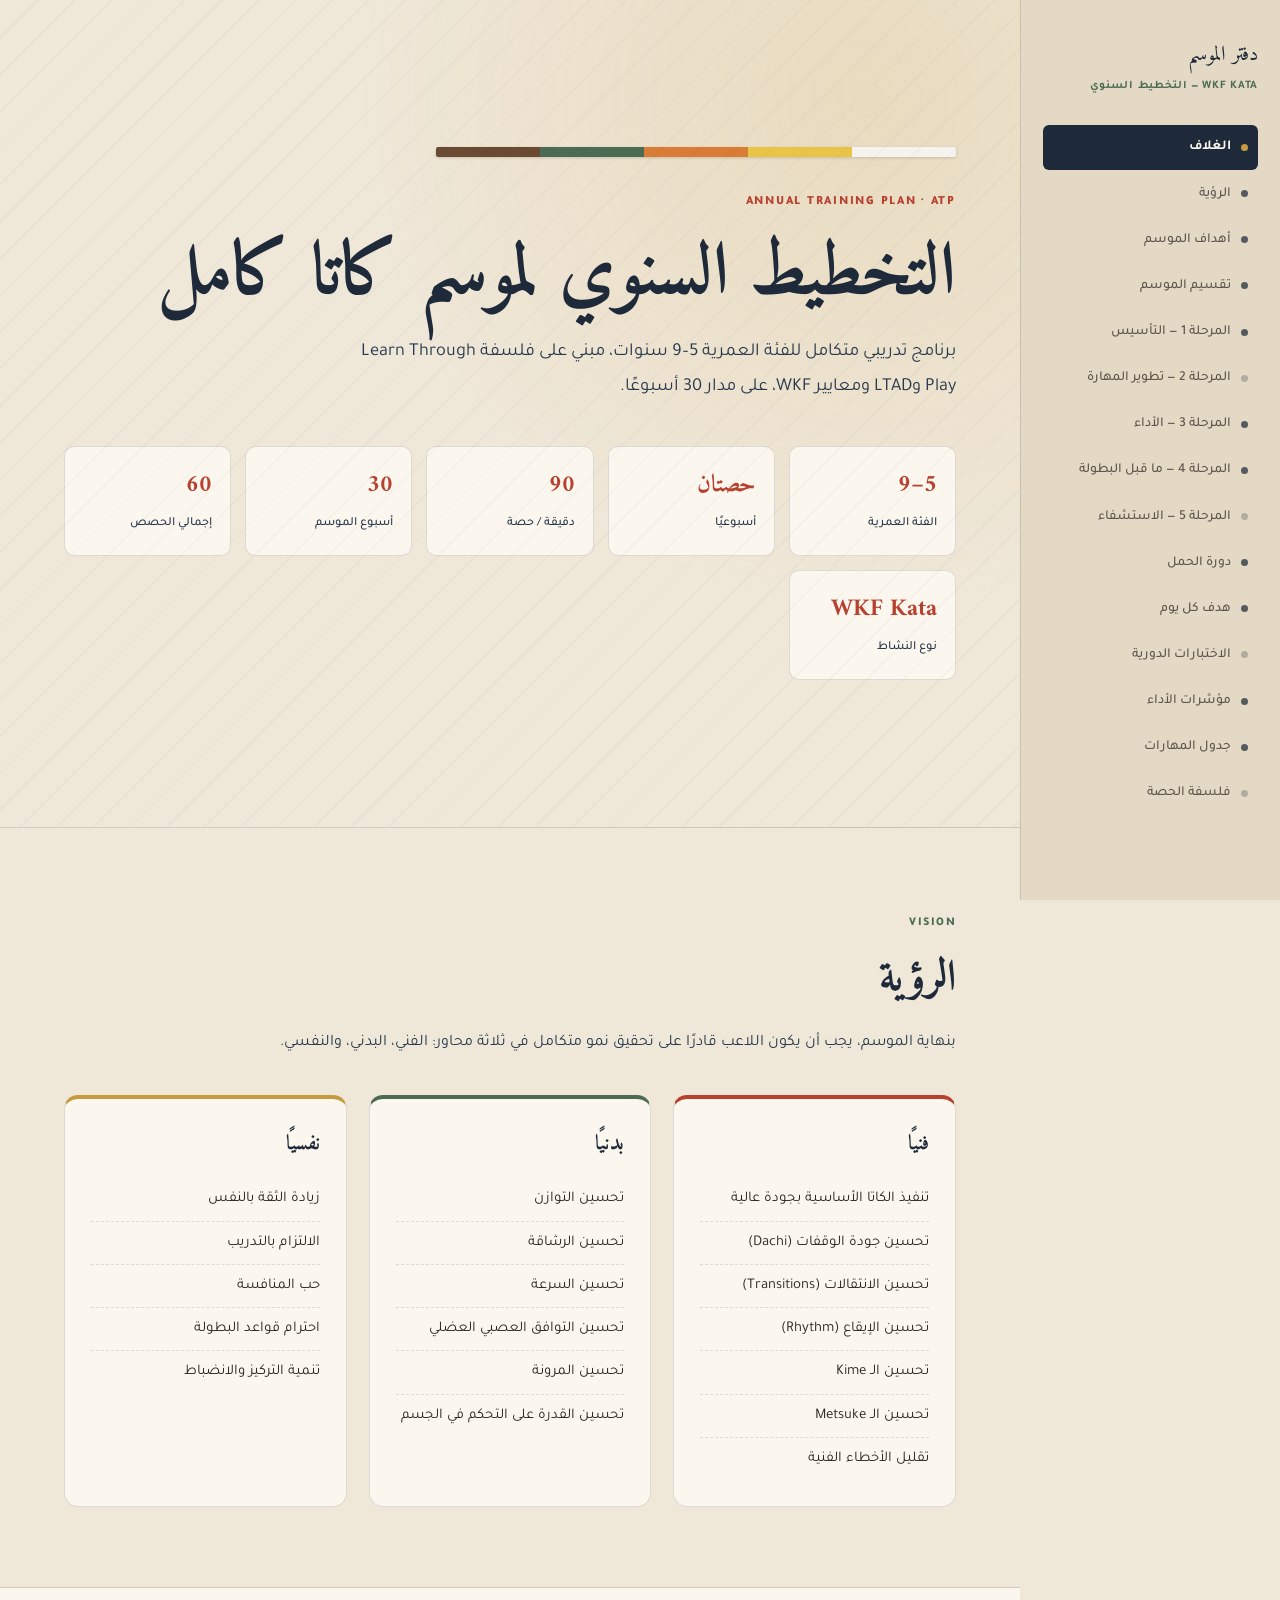
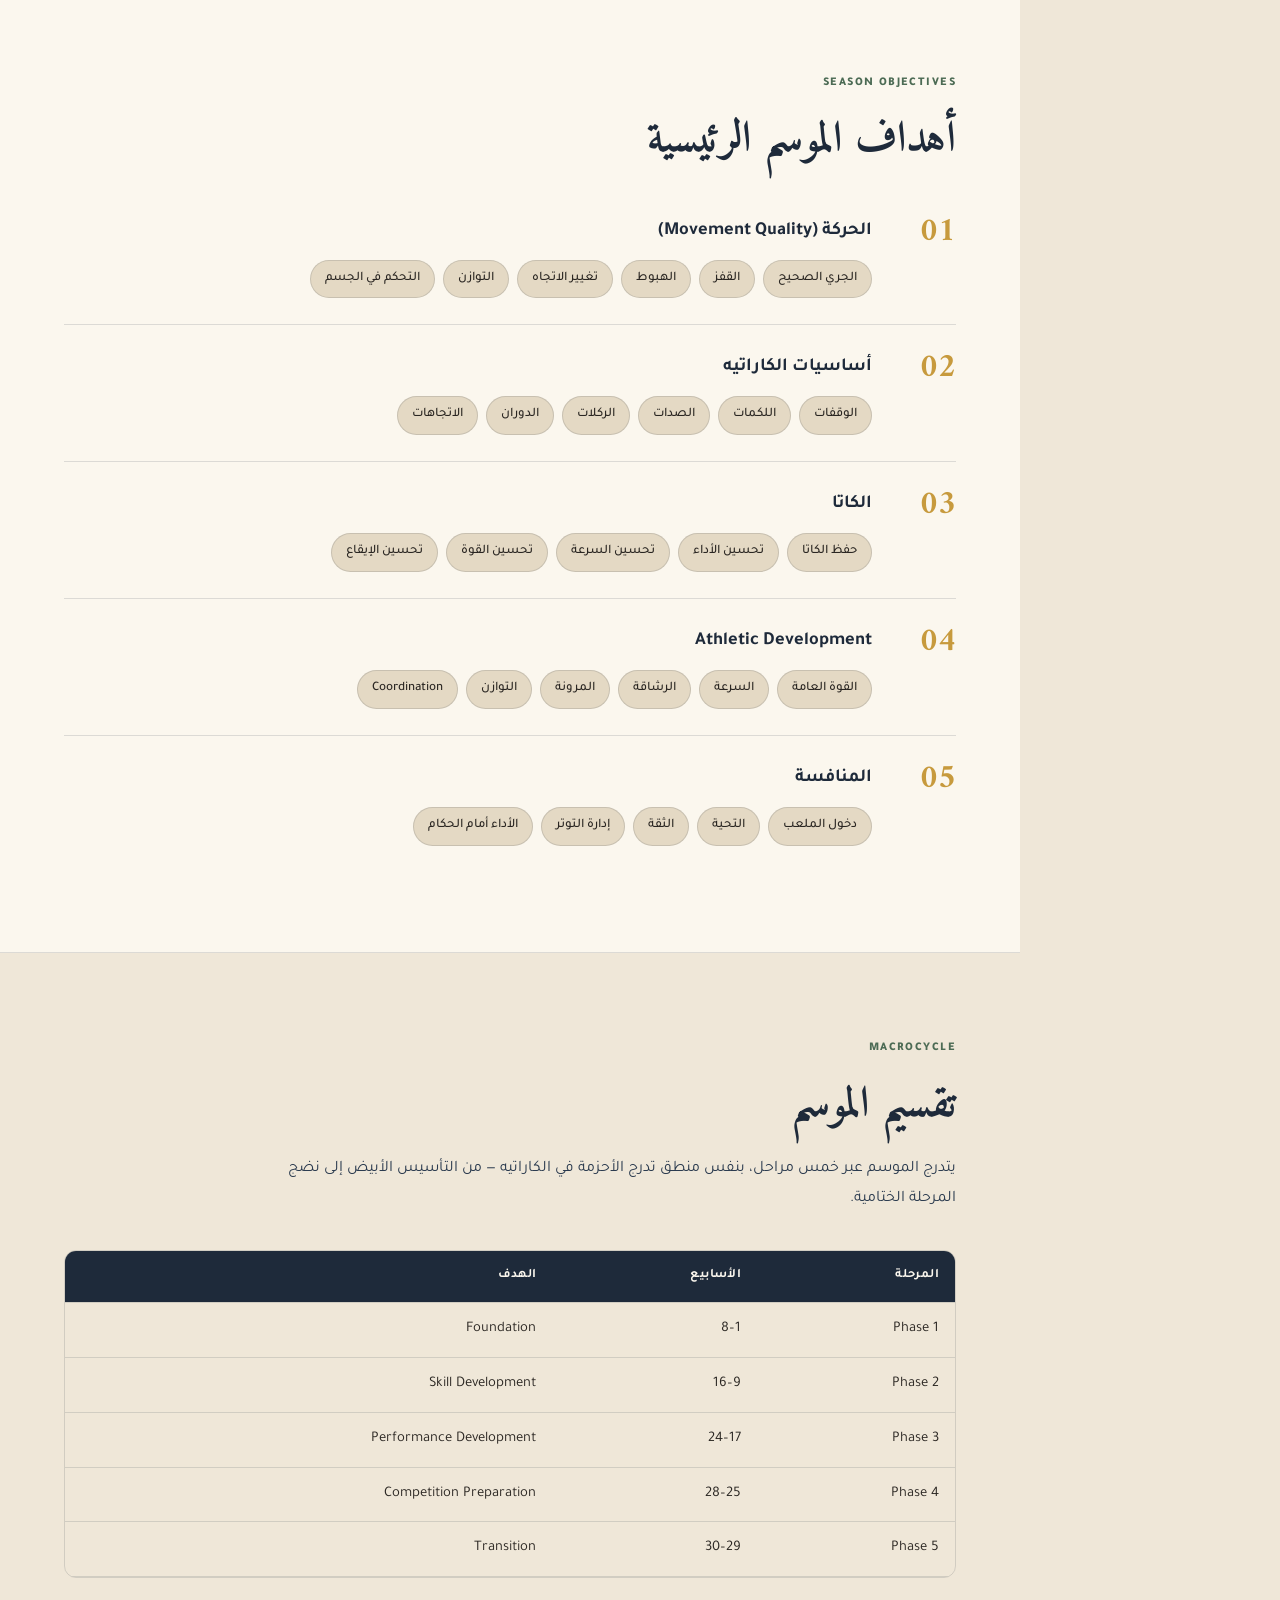
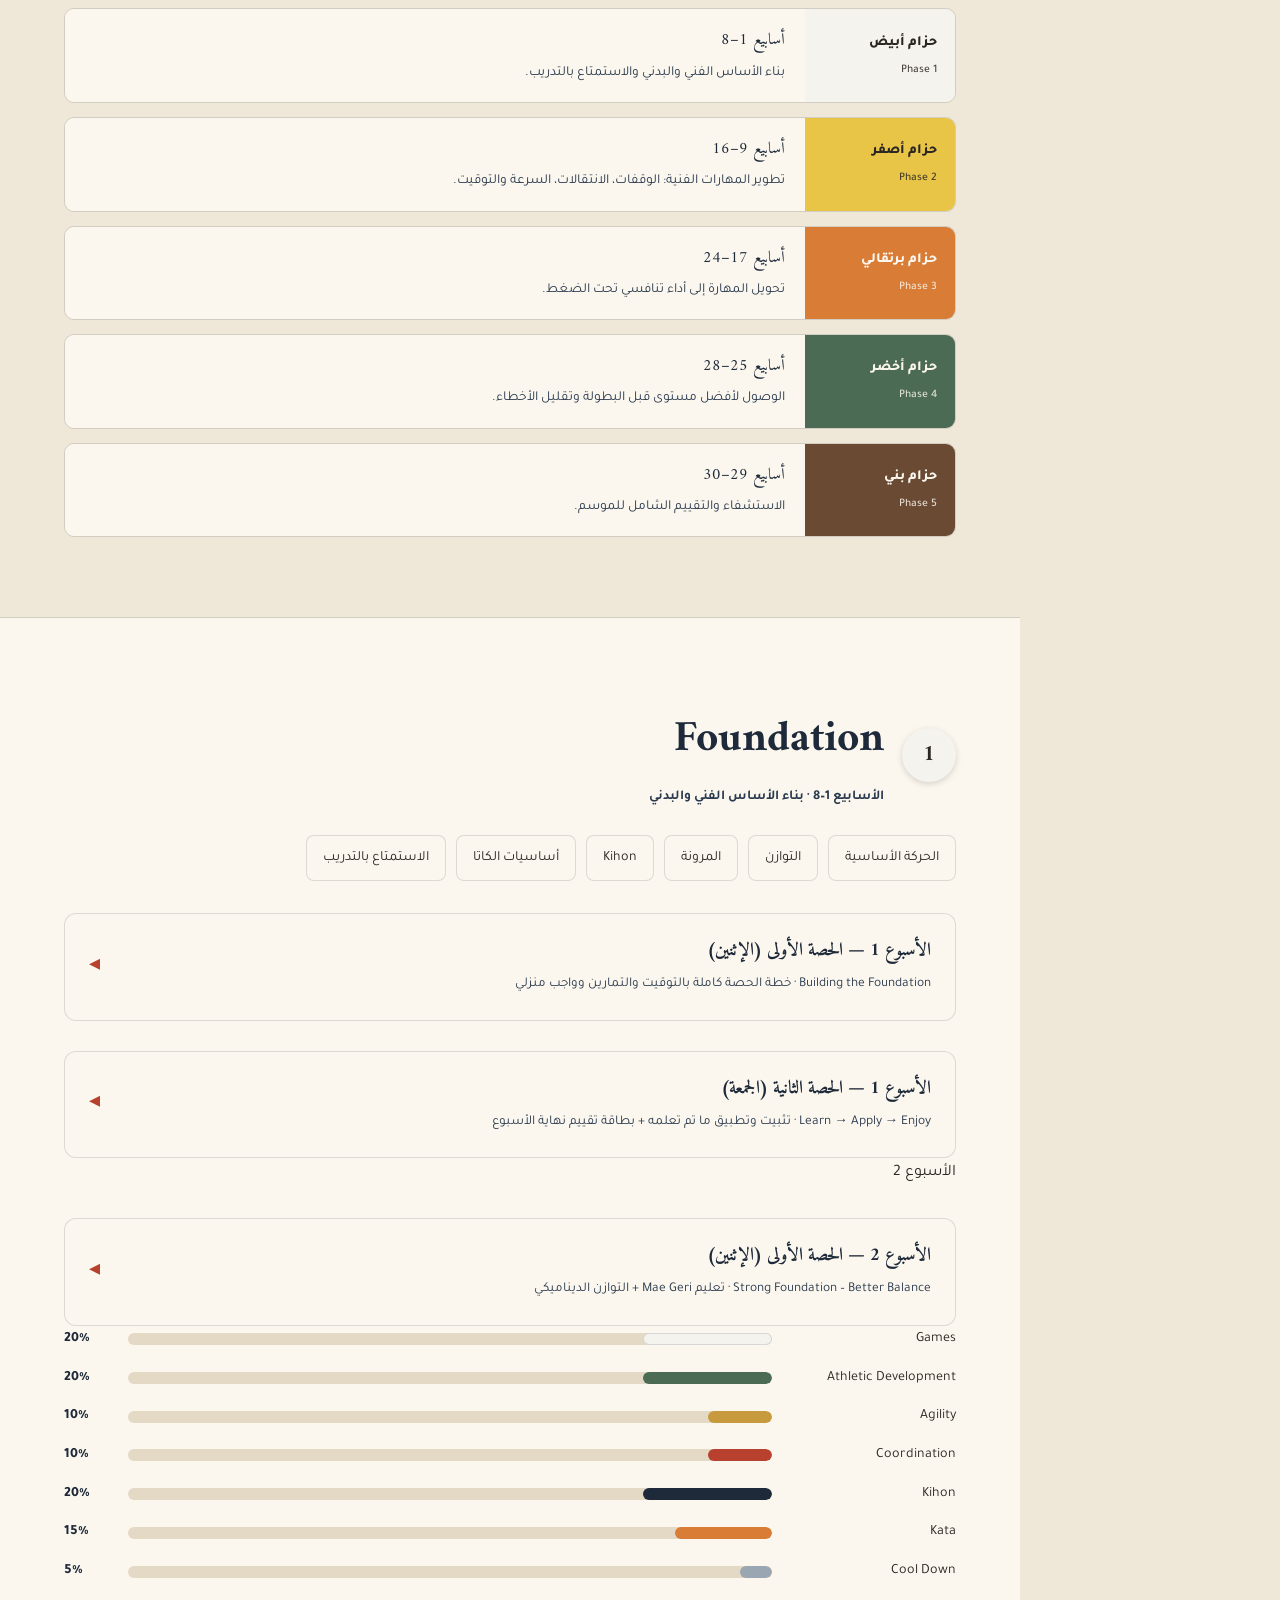
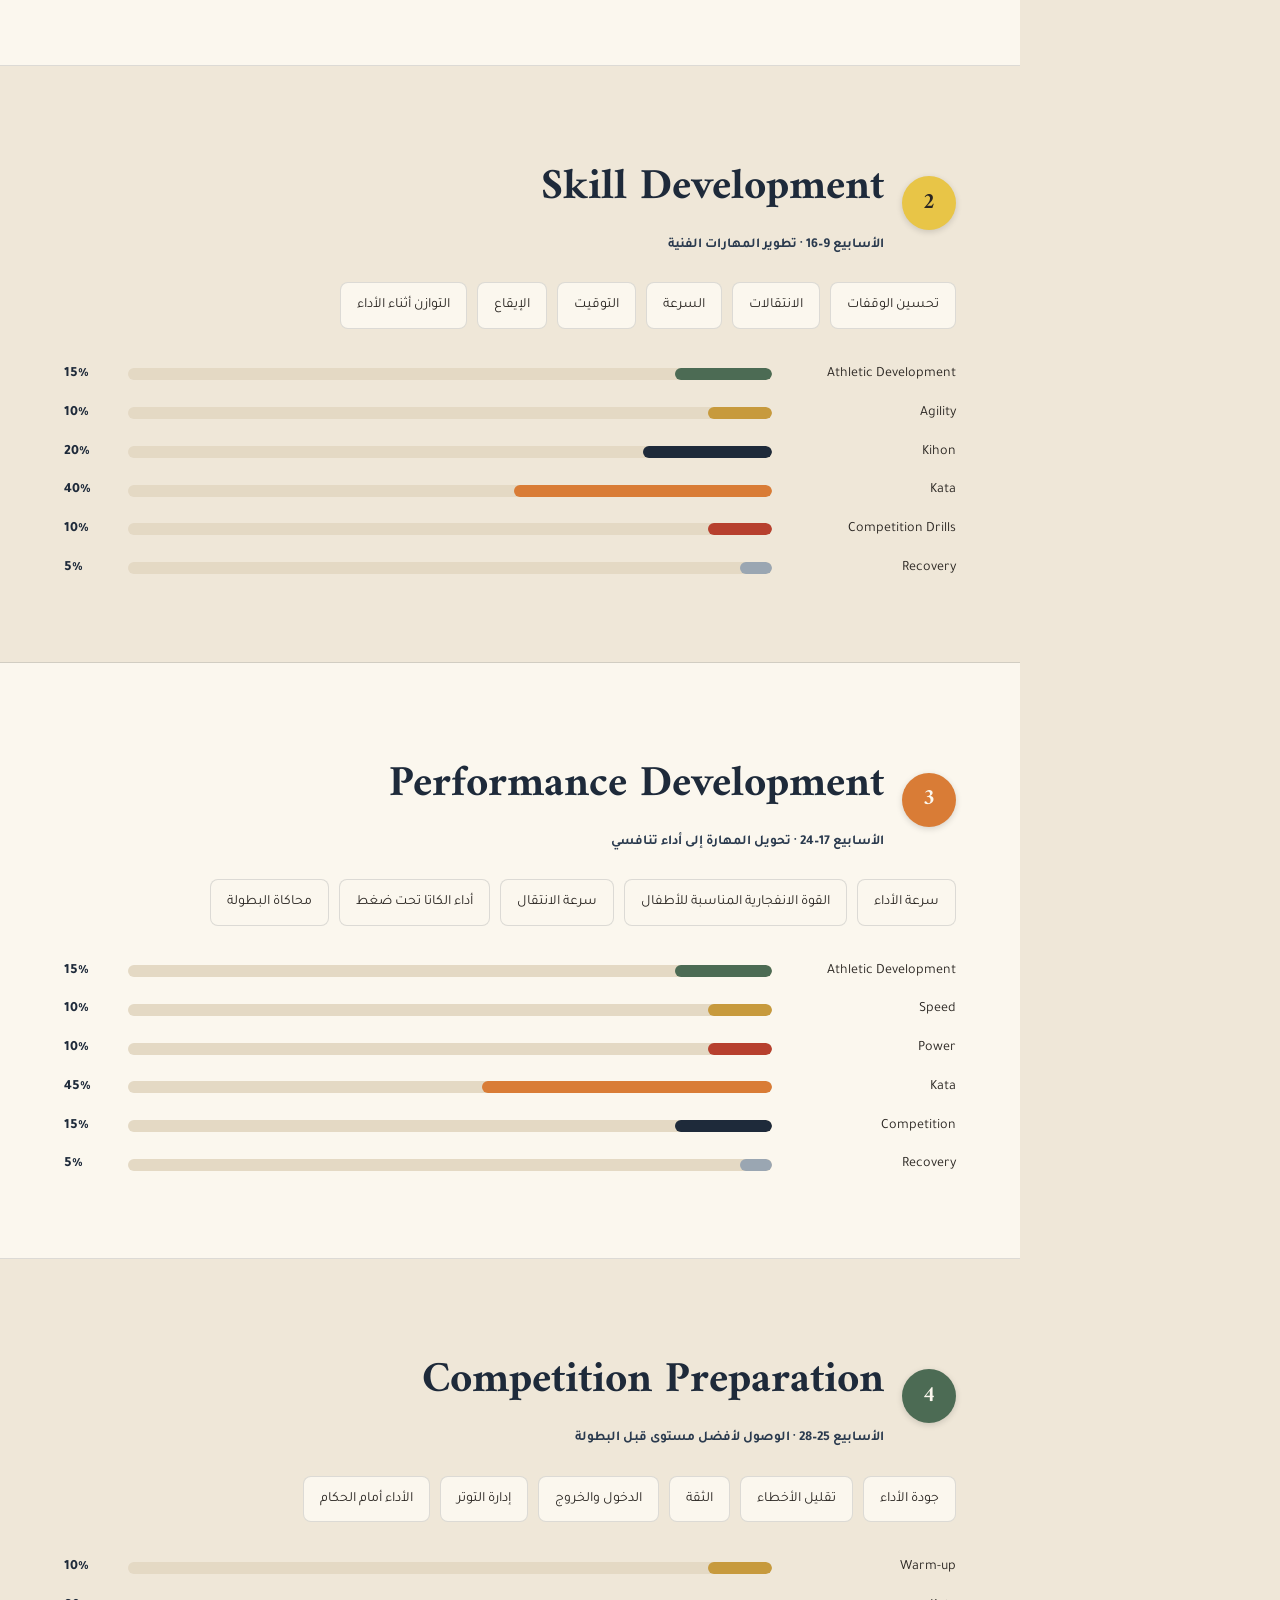
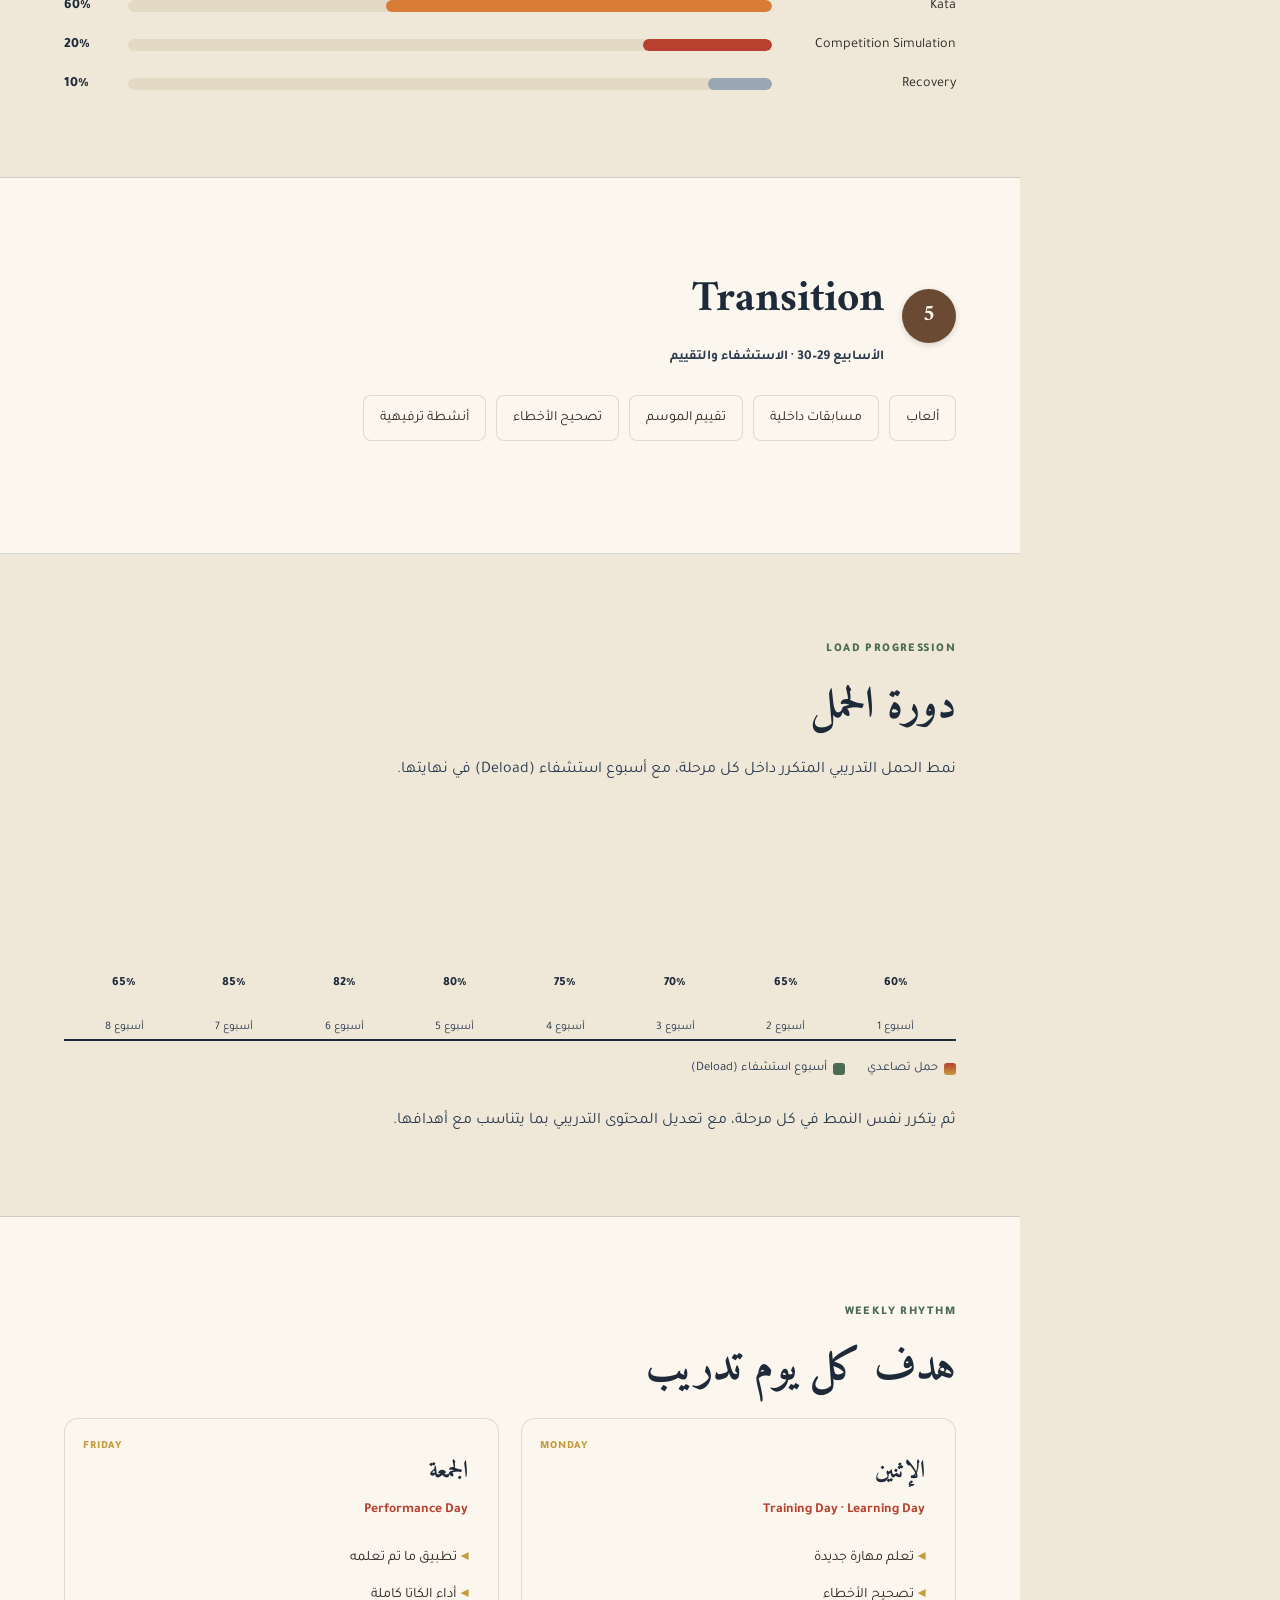
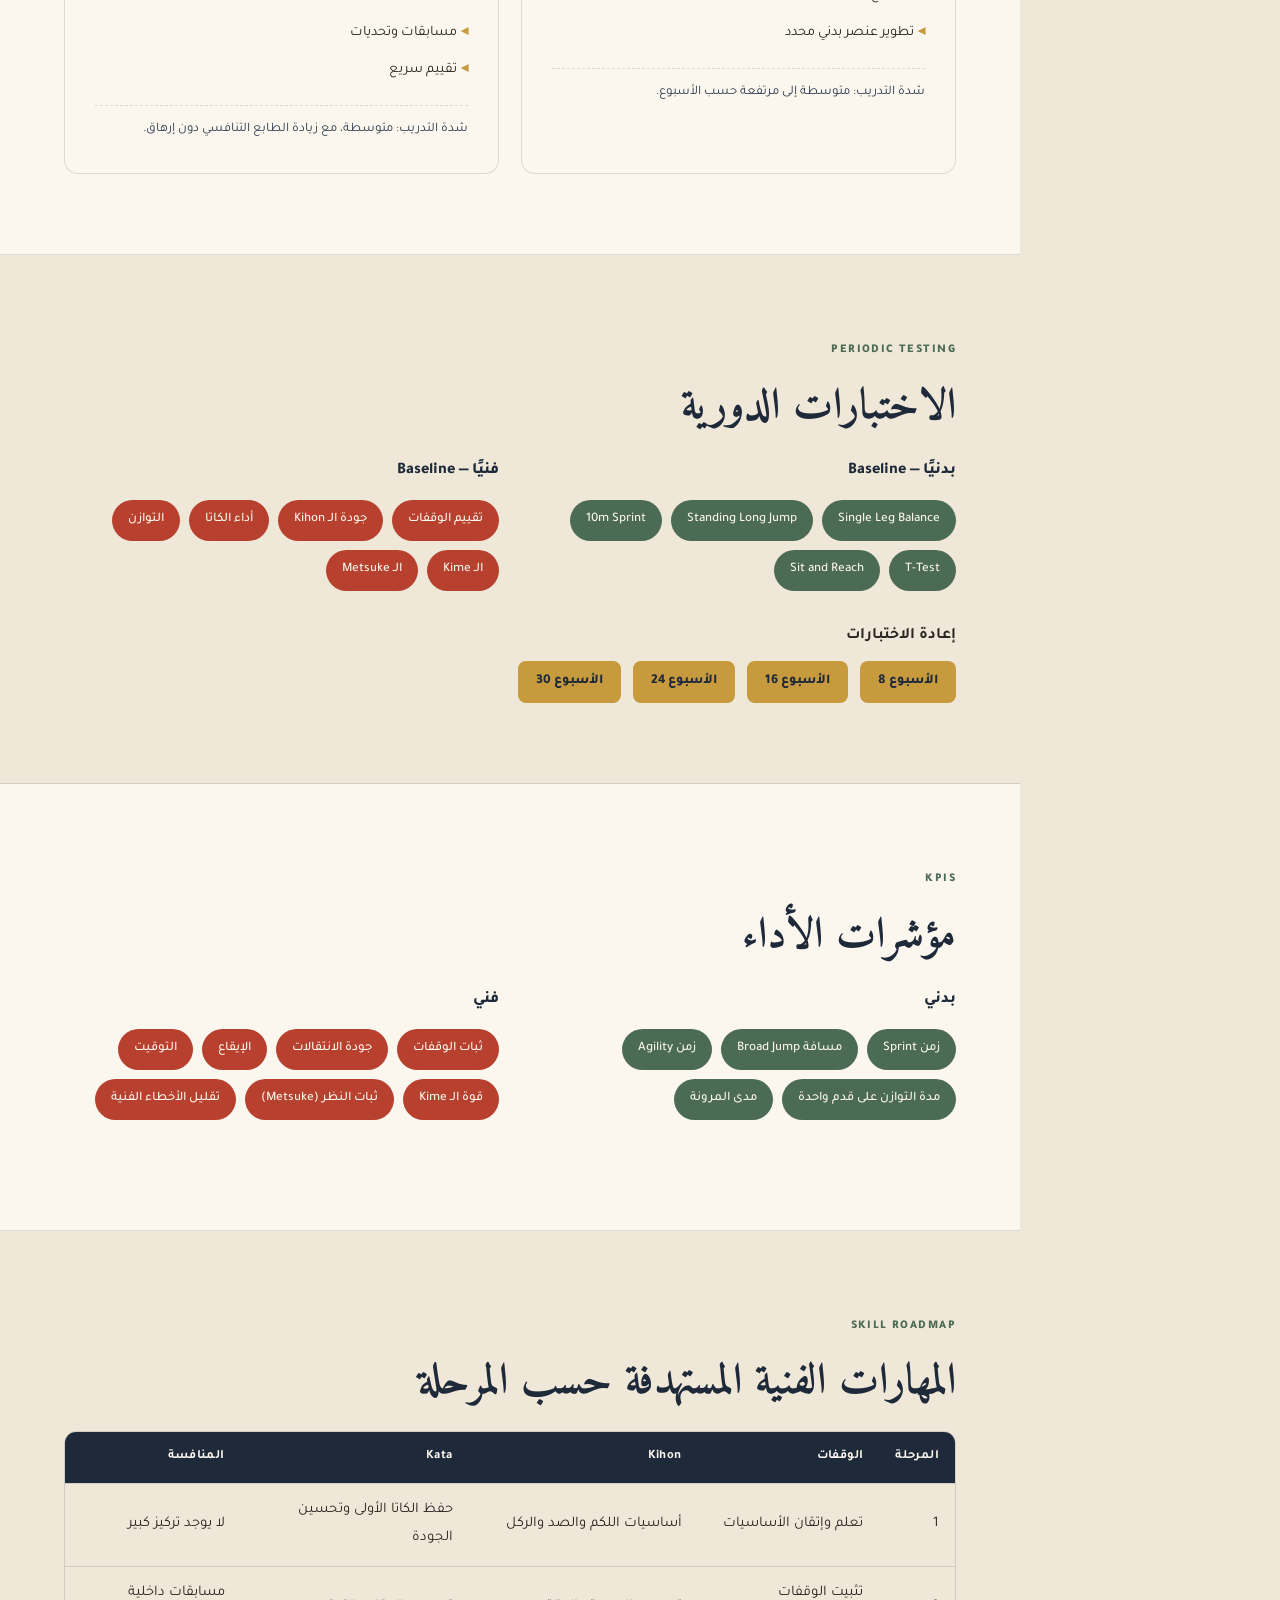
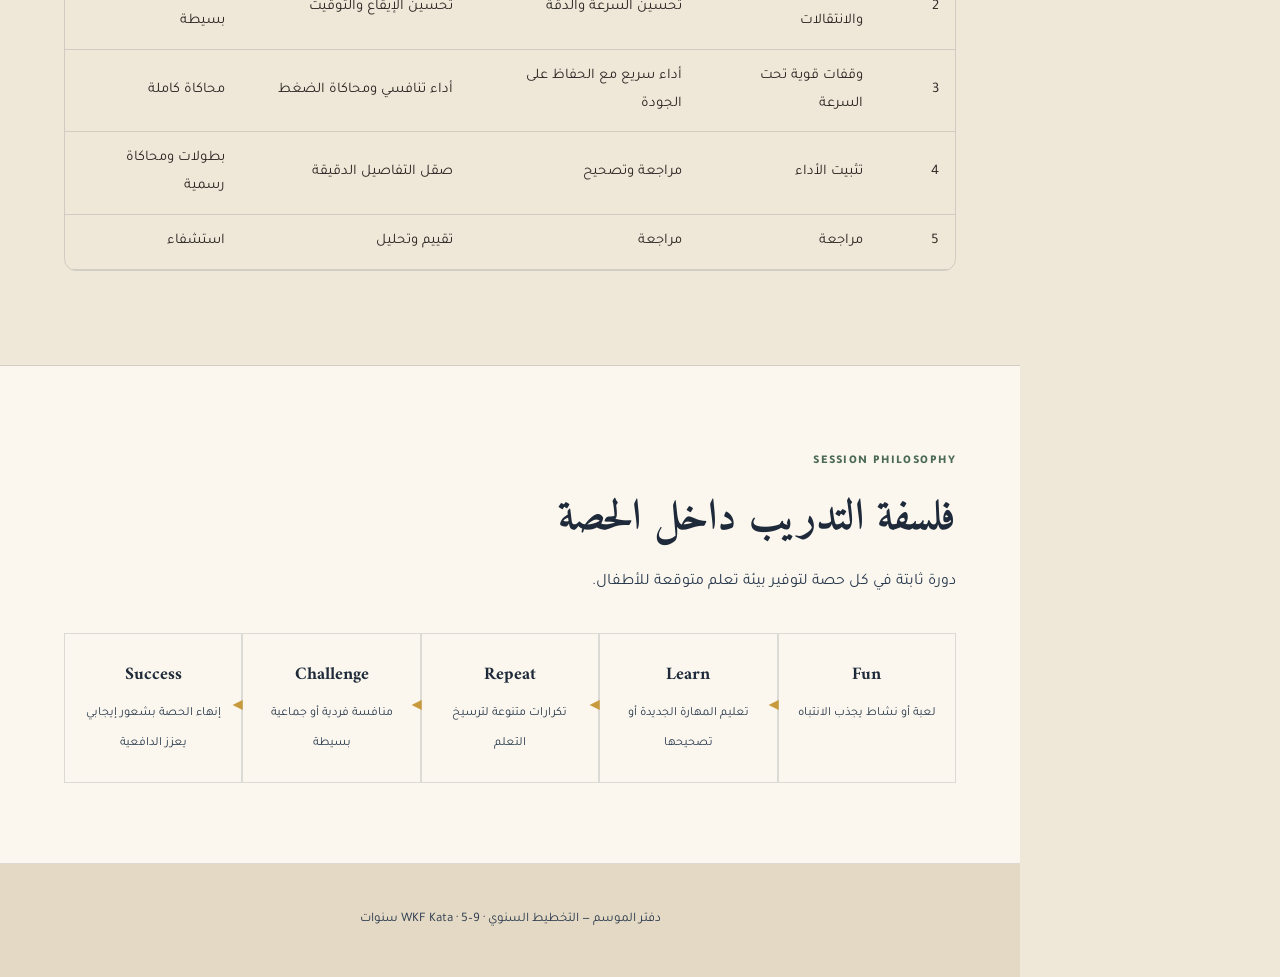
==== index.html @ 37a01b60 "add intro & week 1 session 1 & week 1 session 2 & week 2 session 1" ====
<!DOCTYPE html>
<html lang="ar" dir="rtl">
<head>
<meta charset="UTF-8">
<meta name="viewport" content="width=device-width, initial-scale=1.0">
<title>التخطيط السنوي | WKF Kata — 5-9 سنوات</title>
<link rel="preconnect" href="https://fonts.googleapis.com">
<link rel="preconnect" href="https://fonts.gstatic.com" crossorigin>
<link href="https://fonts.googleapis.com/css2?family=Amiri:wght@400;700&family=Tajawal:wght@300;400;500;700;900&display=swap" rel="stylesheet">
<link rel="stylesheet" href="css/style.css">
</head>
<body>

<div id="progress"><div id="progress-fill"></div></div>

<div class="layout">
  <nav class="toc">
    <span class="brand">دفتر الموسم</span>
    <span class="brand-sub">WKF KATA — التخطيط السنوي</span>
    <ul>
      <li><a href="#cover"><span class="dot"></span> الغلاف</a></li>
      <li><a href="#vision"><span class="dot"></span> الرؤية</a></li>
      <li><a href="#objectives"><span class="dot"></span> أهداف الموسم</a></li>
      <li><a href="#macrocycle"><span class="dot"></span> تقسيم الموسم</a></li>
      <li><a href="#phase1"><span class="dot"></span> المرحلة 1 — التأسيس</a></li>
      <li><a href="#phase2"><span class="dot"></span> المرحلة 2 — تطوير المهارة</a></li>
      <li><a href="#phase3"><span class="dot"></span> المرحلة 3 — الأداء</a></li>
      <li><a href="#phase4"><span class="dot"></span> المرحلة 4 — ما قبل البطولة</a></li>
      <li><a href="#phase5"><span class="dot"></span> المرحلة 5 — الاستشفاء</a></li>
      <li><a href="#load"><span class="dot"></span> دورة الحمل</a></li>
      <li><a href="#days"><span class="dot"></span> هدف كل يوم</a></li>
      <li><a href="#testing"><span class="dot"></span> الاختبارات الدورية</a></li>
      <li><a href="#kpis"><span class="dot"></span> مؤشرات الأداء</a></li>
      <li><a href="#skills-table"><span class="dot"></span> جدول المهارات</a></li>
      <li><a href="#philosophy"><span class="dot"></span> فلسفة الحصة</a></li>
    </ul>
  </nav>

  <main>
    <!-- COVER -->
    <header class="cover" id="cover">
      <div class="beltstrip">
        <span style="background:var(--belt1)"></span>
        <span style="background:var(--belt2)"></span>
        <span style="background:var(--belt3)"></span>
        <span style="background:var(--belt4)"></span>
        <span style="background:var(--belt5)"></span>
      </div>
      <span class="kicker">Annual Training Plan · ATP</span>
      <h1>التخطيط السنوي لموسم كاتا كامل</h1>
      <p class="lead">برنامج تدريبي متكامل للفئة العمرية 5–9 سنوات، مبني على فلسفة Learn Through Play وLTAD ومعايير WKF، على مدار 30 أسبوعًا.</p>
      <div class="stat-grid">
        <div class="stat"><b>5–9</b><span>الفئة العمرية</span></div>
        <div class="stat"><b>حصتان</b><span>أسبوعيًا</span></div>
        <div class="stat"><b>90</b><span>دقيقة / حصة</span></div>
        <div class="stat"><b>30</b><span>أسبوع الموسم</span></div>
        <div class="stat"><b>60</b><span>إجمالي الحصص</span></div>
        <div class="stat"><b>WKF Kata</b><span>نوع النشاط</span></div>
      </div>
    </header>

    <!-- VISION -->
    <section id="vision">
      <span class="eyebrow">Vision</span>
      <h2 class="title">الرؤية</h2>
      <p class="section-sub">بنهاية الموسم، يجب أن يكون اللاعب قادرًا على تحقيق نمو متكامل في ثلاثة محاور: الفني، البدني، والنفسي.</p>
      <div class="grid3">
        <div class="pillar tech">
          <h3>فنيًا</h3>
          <ul>
            <li>تنفيذ الكاتا الأساسية بجودة عالية</li>
            <li>تحسين جودة الوقفات (Dachi)</li>
            <li>تحسين الانتقالات (Transitions)</li>
            <li>تحسين الإيقاع (Rhythm)</li>
            <li>تحسين الـ Kime</li>
            <li>تحسين الـ Metsuke</li>
            <li>تقليل الأخطاء الفنية</li>
          </ul>
        </div>
        <div class="pillar phys">
          <h3>بدنيًا</h3>
          <ul>
            <li>تحسين التوازن</li>
            <li>تحسين الرشاقة</li>
            <li>تحسين السرعة</li>
            <li>تحسين التوافق العصبي العضلي</li>
            <li>تحسين المرونة</li>
            <li>تحسين القدرة على التحكم في الجسم</li>
          </ul>
        </div>
        <div class="pillar psych">
          <h3>نفسيًا</h3>
          <ul>
            <li>زيادة الثقة بالنفس</li>
            <li>الالتزام بالتدريب</li>
            <li>حب المنافسة</li>
            <li>احترام قواعد البطولة</li>
            <li>تنمية التركيز والانضباط</li>
          </ul>
        </div>
      </div>
    </section>

    <!-- OBJECTIVES -->
    <section class="alt" id="objectives">
      <span class="eyebrow">Season Objectives</span>
      <h2 class="title">أهداف الموسم الرئيسية</h2>

      <div class="goal-block">
        <span class="goal-num">01</span>
        <div>
          <h4>الحركة (Movement Quality)</h4>
          <div class="chip-row">
            <span class="chip">الجري الصحيح</span><span class="chip">القفز</span><span class="chip">الهبوط</span>
            <span class="chip">تغيير الاتجاه</span><span class="chip">التوازن</span><span class="chip">التحكم في الجسم</span>
          </div>
        </div>
      </div>
      <div class="goal-block">
        <span class="goal-num">02</span>
        <div>
          <h4>أساسيات الكاراتيه</h4>
          <div class="chip-row">
            <span class="chip">الوقفات</span><span class="chip">اللكمات</span><span class="chip">الصدات</span>
            <span class="chip">الركلات</span><span class="chip">الدوران</span><span class="chip">الاتجاهات</span>
          </div>
        </div>
      </div>
      <div class="goal-block">
        <span class="goal-num">03</span>
        <div>
          <h4>الكاتا</h4>
          <div class="chip-row">
            <span class="chip">حفظ الكاتا</span><span class="chip">تحسين الأداء</span>
            <span class="chip">تحسين السرعة</span><span class="chip">تحسين القوة</span><span class="chip">تحسين الإيقاع</span>
          </div>
        </div>
      </div>
      <div class="goal-block">
        <span class="goal-num">04</span>
        <div>
          <h4>Athletic Development</h4>
          <div class="chip-row">
            <span class="chip">القوة العامة</span><span class="chip">السرعة</span><span class="chip">الرشاقة</span>
            <span class="chip">المرونة</span><span class="chip">التوازن</span><span class="chip">Coordination</span>
          </div>
        </div>
      </div>
      <div class="goal-block">
        <span class="goal-num">05</span>
        <div>
          <h4>المنافسة</h4>
          <div class="chip-row">
            <span class="chip">دخول الملعب</span><span class="chip">التحية</span><span class="chip">الثقة</span>
            <span class="chip">إدارة التوتر</span><span class="chip">الأداء أمام الحكام</span>
          </div>
        </div>
      </div>
    </section>

    <!-- MACROCYCLE -->
    <section id="macrocycle">
      <span class="eyebrow">Macrocycle</span>
      <h2 class="title">تقسيم الموسم</h2>
      <p class="section-sub">يتدرج الموسم عبر خمس مراحل، بنفس منطق تدرج الأحزمة في الكاراتيه — من التأسيس الأبيض إلى نضج المرحلة الختامية.</p>

      <div class="tblwrap">
        <table>
          <thead><tr><th>المرحلة</th><th>الأسابيع</th><th>الهدف</th></tr></thead>
          <tbody>
            <tr><td>Phase 1</td><td>1–8</td><td>Foundation</td></tr>
            <tr><td>Phase 2</td><td>9–16</td><td>Skill Development</td></tr>
            <tr><td>Phase 3</td><td>17–24</td><td>Performance Development</td></tr>
            <tr><td>Phase 4</td><td>25–28</td><td>Competition Preparation</td></tr>
            <tr><td>Phase 5</td><td>29–30</td><td>Transition</td></tr>
          </tbody>
        </table>
      </div>

      <div class="belt-timeline">
        <div class="belt-row">
          <div class="belt-label" style="background:var(--belt1); color:var(--belt1-ink);">حزام أبيض<small>Phase 1</small></div>
          <div class="belt-body"><span class="weeks">أسابيع 1–8</span>بناء الأساس الفني والبدني والاستمتاع بالتدريب.</div>
        </div>
        <div class="belt-row">
          <div class="belt-label" style="background:var(--belt2); color:var(--belt2-ink);">حزام أصفر<small>Phase 2</small></div>
          <div class="belt-body"><span class="weeks">أسابيع 9–16</span>تطوير المهارات الفنية: الوقفات، الانتقالات، السرعة والتوقيت.</div>
        </div>
        <div class="belt-row">
          <div class="belt-label" style="background:var(--belt3); color:var(--belt3-ink);">حزام برتقالي<small>Phase 3</small></div>
          <div class="belt-body"><span class="weeks">أسابيع 17–24</span>تحويل المهارة إلى أداء تنافسي تحت الضغط.</div>
        </div>
        <div class="belt-row">
          <div class="belt-label" style="background:var(--belt4); color:var(--belt4-ink);">حزام أخضر<small>Phase 4</small></div>
          <div class="belt-body"><span class="weeks">أسابيع 25–28</span>الوصول لأفضل مستوى قبل البطولة وتقليل الأخطاء.</div>
        </div>
        <div class="belt-row">
          <div class="belt-label" style="background:var(--belt5); color:var(--belt5-ink);">حزام بني<small>Phase 5</small></div>
          <div class="belt-body"><span class="weeks">أسابيع 29–30</span>الاستشفاء والتقييم الشامل للموسم.</div>
        </div>
      </div>
    </section>

    <!-- PHASE 1 -->
    <section class="alt" id="phase1">
      <div class="phase-head">
        <div class="phase-badge" style="background:var(--belt1); color:var(--belt1-ink);">1</div>
        <div>
          <h2 class="title" style="margin-bottom:2px;">Foundation</h2>
          <span class="phase-weeks">الأسابيع 1–8 · بناء الأساس الفني والبدني</span>
        </div>
      </div>
      <ul class="priority-list">
        <li>الحركة الأساسية</li><li>التوازن</li><li>المرونة</li><li>Kihon</li>
        <li>أساسيات الكاتا</li><li>الاستمتاع بالتدريب</li>
      </ul>

      <div class="week-sessions">
        <a class="week-link-card" href="weeks/week1s1.html">
          <div class="wl-text">
            <b>الأسبوع 1 — الحصة الأولى (الإثنين)</b>
            <span>Building the Foundation · خطة الحصة كاملة بالتوقيت والتمارين وواجب منزلي</span>
          </div>
          <span class="arrow">◂</span>
        </a>
        <a class="week-link-card" href="weeks/week1s2.html">
          <div class="wl-text">
            <b>الأسبوع 1 — الحصة الثانية (الجمعة)</b>
            <span>Learn → Apply → Enjoy · تثبيت وتطبيق ما تم تعلمه + بطاقة تقييم نهاية الأسبوع</span>
          </div>
          <span class="arrow">◂</span>
        </a>
      </div>

      <div class="week-group-label">الأسبوع 2</div>
      <div class="week-sessions">
        <a class="week-link-card" href="weeks/week2s1.html">
          <div class="wl-text">
            <b>الأسبوع 2 — الحصة الأولى (الإثنين)</b>
            <span>Strong Foundation – Better Balance · تعليم Mae Geri + التوازن الديناميكي</span>
          </div>
          <span class="arrow">◂</span>
        </a>
      </div>

      <div class="ratio-bars">
        <div class="ratio-row"><span>Games</span><div class="ratio-track"><div class="ratio-fill" style="width:20%; background:var(--belt1); border:1px solid var(--line);"></div></div><span class="ratio-pct">20%</span></div>
        <div class="ratio-row"><span>Athletic Development</span><div class="ratio-track"><div class="ratio-fill" style="width:20%; background:var(--mat-green);"></div></div><span class="ratio-pct">20%</span></div>
        <div class="ratio-row"><span>Agility</span><div class="ratio-track"><div class="ratio-fill" style="width:10%; background:var(--gold);"></div></div><span class="ratio-pct">10%</span></div>
        <div class="ratio-row"><span>Coordination</span><div class="ratio-track"><div class="ratio-fill" style="width:10%; background:var(--belt-red);"></div></div><span class="ratio-pct">10%</span></div>
        <div class="ratio-row"><span>Kihon</span><div class="ratio-track"><div class="ratio-fill" style="width:20%; background:var(--ink);"></div></div><span class="ratio-pct">20%</span></div>
        <div class="ratio-row"><span>Kata</span><div class="ratio-track"><div class="ratio-fill" style="width:15%; background:var(--belt3);"></div></div><span class="ratio-pct">15%</span></div>
        <div class="ratio-row"><span>Cool Down</span><div class="ratio-track"><div class="ratio-fill" style="width:5%; background:#9aa6b2;"></div></div><span class="ratio-pct">5%</span></div>
      </div>
    </section>

    <!-- PHASE 2 -->
    <section id="phase2">
      <div class="phase-head">
        <div class="phase-badge" style="background:var(--belt2); color:var(--belt2-ink);">2</div>
        <div>
          <h2 class="title" style="margin-bottom:2px;">Skill Development</h2>
          <span class="phase-weeks">الأسابيع 9–16 · تطوير المهارات الفنية</span>
        </div>
      </div>
      <ul class="priority-list">
        <li>تحسين الوقفات</li><li>الانتقالات</li><li>السرعة</li><li>التوقيت</li>
        <li>الإيقاع</li><li>التوازن أثناء الأداء</li>
      </ul>
      <div class="ratio-bars">
        <div class="ratio-row"><span>Athletic Development</span><div class="ratio-track"><div class="ratio-fill" style="width:15%; background:var(--mat-green);"></div></div><span class="ratio-pct">15%</span></div>
        <div class="ratio-row"><span>Agility</span><div class="ratio-track"><div class="ratio-fill" style="width:10%; background:var(--gold);"></div></div><span class="ratio-pct">10%</span></div>
        <div class="ratio-row"><span>Kihon</span><div class="ratio-track"><div class="ratio-fill" style="width:20%; background:var(--ink);"></div></div><span class="ratio-pct">20%</span></div>
        <div class="ratio-row"><span>Kata</span><div class="ratio-track"><div class="ratio-fill" style="width:40%; background:var(--belt3);"></div></div><span class="ratio-pct">40%</span></div>
        <div class="ratio-row"><span>Competition Drills</span><div class="ratio-track"><div class="ratio-fill" style="width:10%; background:var(--belt-red);"></div></div><span class="ratio-pct">10%</span></div>
        <div class="ratio-row"><span>Recovery</span><div class="ratio-track"><div class="ratio-fill" style="width:5%; background:#9aa6b2;"></div></div><span class="ratio-pct">5%</span></div>
      </div>
    </section>

    <!-- PHASE 3 -->
    <section class="alt" id="phase3">
      <div class="phase-head">
        <div class="phase-badge" style="background:var(--belt3); color:var(--belt3-ink);">3</div>
        <div>
          <h2 class="title" style="margin-bottom:2px;">Performance Development</h2>
          <span class="phase-weeks">الأسابيع 17–24 · تحويل المهارة إلى أداء تنافسي</span>
        </div>
      </div>
      <ul class="priority-list">
        <li>سرعة الأداء</li><li>القوة الانفجارية المناسبة للأطفال</li><li>سرعة الانتقال</li>
        <li>أداء الكاتا تحت ضغط</li><li>محاكاة البطولة</li>
      </ul>
      <div class="ratio-bars">
        <div class="ratio-row"><span>Athletic Development</span><div class="ratio-track"><div class="ratio-fill" style="width:15%; background:var(--mat-green);"></div></div><span class="ratio-pct">15%</span></div>
        <div class="ratio-row"><span>Speed</span><div class="ratio-track"><div class="ratio-fill" style="width:10%; background:var(--gold);"></div></div><span class="ratio-pct">10%</span></div>
        <div class="ratio-row"><span>Power</span><div class="ratio-track"><div class="ratio-fill" style="width:10%; background:var(--belt-red);"></div></div><span class="ratio-pct">10%</span></div>
        <div class="ratio-row"><span>Kata</span><div class="ratio-track"><div class="ratio-fill" style="width:45%; background:var(--belt3);"></div></div><span class="ratio-pct">45%</span></div>
        <div class="ratio-row"><span>Competition</span><div class="ratio-track"><div class="ratio-fill" style="width:15%; background:var(--ink);"></div></div><span class="ratio-pct">15%</span></div>
        <div class="ratio-row"><span>Recovery</span><div class="ratio-track"><div class="ratio-fill" style="width:5%; background:#9aa6b2;"></div></div><span class="ratio-pct">5%</span></div>
      </div>
    </section>

    <!-- PHASE 4 -->
    <section id="phase4">
      <div class="phase-head">
        <div class="phase-badge" style="background:var(--belt4); color:var(--belt4-ink);">4</div>
        <div>
          <h2 class="title" style="margin-bottom:2px;">Competition Preparation</h2>
          <span class="phase-weeks">الأسابيع 25–28 · الوصول لأفضل مستوى قبل البطولة</span>
        </div>
      </div>
      <ul class="priority-list">
        <li>جودة الأداء</li><li>تقليل الأخطاء</li><li>الثقة</li>
        <li>الدخول والخروج</li><li>إدارة التوتر</li><li>الأداء أمام الحكام</li>
      </ul>
      <div class="ratio-bars">
        <div class="ratio-row"><span>Warm-up</span><div class="ratio-track"><div class="ratio-fill" style="width:10%; background:var(--gold);"></div></div><span class="ratio-pct">10%</span></div>
        <div class="ratio-row"><span>Kata</span><div class="ratio-track"><div class="ratio-fill" style="width:60%; background:var(--belt3);"></div></div><span class="ratio-pct">60%</span></div>
        <div class="ratio-row"><span>Competition Simulation</span><div class="ratio-track"><div class="ratio-fill" style="width:20%; background:var(--belt-red);"></div></div><span class="ratio-pct">20%</span></div>
        <div class="ratio-row"><span>Recovery</span><div class="ratio-track"><div class="ratio-fill" style="width:10%; background:#9aa6b2;"></div></div><span class="ratio-pct">10%</span></div>
      </div>
    </section>

    <!-- PHASE 5 -->
    <section class="alt" id="phase5">
      <div class="phase-head">
        <div class="phase-badge" style="background:var(--belt5); color:var(--belt5-ink);">5</div>
        <div>
          <h2 class="title" style="margin-bottom:2px;">Transition</h2>
          <span class="phase-weeks">الأسابيع 29–30 · الاستشفاء والتقييم</span>
        </div>
      </div>
      <ul class="priority-list">
        <li>ألعاب</li><li>مسابقات داخلية</li><li>تقييم الموسم</li>
        <li>تصحيح الأخطاء</li><li>أنشطة ترفيهية</li>
      </ul>
    </section>

    <!-- LOAD PROGRESSION -->
    <section id="load">
      <span class="eyebrow">Load Progression</span>
      <h2 class="title">دورة الحمل</h2>
      <p class="section-sub">نمط الحمل التدريبي المتكرر داخل كل مرحلة، مع أسبوع استشفاء (Deload) في نهايتها.</p>
      <div class="load-chart">
        <div class="load-bar"><span class="val">60%</span><div class="bar" style="height:60%;"></div><span class="wk">أسبوع 1</span></div>
        <div class="load-bar"><span class="val">65%</span><div class="bar" style="height:65%;"></div><span class="wk">أسبوع 2</span></div>
        <div class="load-bar"><span class="val">70%</span><div class="bar" style="height:70%;"></div><span class="wk">أسبوع 3</span></div>
        <div class="load-bar"><span class="val">75%</span><div class="bar" style="height:75%;"></div><span class="wk">أسبوع 4</span></div>
        <div class="load-bar"><span class="val">80%</span><div class="bar" style="height:80%;"></div><span class="wk">أسبوع 5</span></div>
        <div class="load-bar"><span class="val">82%</span><div class="bar" style="height:82%;"></div><span class="wk">أسبوع 6</span></div>
        <div class="load-bar"><span class="val">85%</span><div class="bar" style="height:85%;"></div><span class="wk">أسبوع 7</span></div>
        <div class="load-bar deload"><span class="val">65%</span><div class="bar" style="height:65%;"></div><span class="wk">أسبوع 8</span></div>
      </div>
      <div class="legend">
        <span><i style="background:linear-gradient(180deg, var(--belt-red), var(--gold));"></i> حمل تصاعدي</span>
        <span><i style="background:var(--mat-green);"></i> أسبوع استشفاء (Deload)</span>
      </div>
      <p class="section-sub" style="margin-top:24px; margin-bottom:0;">ثم يتكرر نفس النمط في كل مرحلة، مع تعديل المحتوى التدريبي بما يتناسب مع أهدافها.</p>
    </section>

    <!-- DAYS -->
    <section class="alt" id="days">
      <span class="eyebrow">Weekly Rhythm</span>
      <h2 class="title">هدف كل يوم تدريب</h2>
      <div class="grid2">
        <div class="day-card" data-tag="Monday">
          <h3>الإثنين</h3>
          <span class="en">Training Day · Learning Day</span>
          <ul>
            <li>تعلم مهارة جديدة</li>
            <li>تصحيح الأخطاء</li>
            <li>تطوير عنصر بدني محدد</li>
          </ul>
          <div class="intensity">شدة التدريب: متوسطة إلى مرتفعة حسب الأسبوع.</div>
        </div>
        <div class="day-card" data-tag="Friday">
          <h3>الجمعة</h3>
          <span class="en">Performance Day</span>
          <ul>
            <li>تطبيق ما تم تعلمه</li>
            <li>أداء الكاتا كاملة</li>
            <li>مسابقات وتحديات</li>
            <li>تقييم سريع</li>
          </ul>
          <div class="intensity">شدة التدريب: متوسطة، مع زيادة الطابع التنافسي دون إرهاق.</div>
        </div>
      </div>
    </section>

    <!-- TESTING -->
    <section id="testing">
      <span class="eyebrow">Periodic Testing</span>
      <h2 class="title">الاختبارات الدورية</h2>
      <div class="grid2">
        <div class="kpi-group">
          <h4>بدنيًا — Baseline</h4>
          <div class="kpi-chips phys">
            <span>Single Leg Balance</span><span>Standing Long Jump</span>
            <span>10m Sprint</span><span>T-Test</span><span>Sit and Reach</span>
          </div>
        </div>
        <div class="kpi-group">
          <h4>فنيًا — Baseline</h4>
          <div class="kpi-chips tech">
            <span>تقييم الوقفات</span><span>جودة الـ Kihon</span><span>أداء الكاتا</span>
            <span>التوازن</span><span>الـ Kime</span><span>الـ Metsuke</span>
          </div>
        </div>
      </div>
      <h4 style="margin-bottom:10px;">إعادة الاختبارات</h4>
      <div class="weeks-row">
        <span class="week-pill">الأسبوع 8</span>
        <span class="week-pill">الأسبوع 16</span>
        <span class="week-pill">الأسبوع 24</span>
        <span class="week-pill">الأسبوع 30</span>
      </div>
    </section>

    <!-- KPIs -->
    <section class="alt" id="kpis">
      <span class="eyebrow">KPIs</span>
      <h2 class="title">مؤشرات الأداء</h2>
      <div class="grid2">
        <div class="kpi-group">
          <h4>بدني</h4>
          <div class="kpi-chips phys">
            <span>زمن Sprint</span><span>مسافة Broad Jump</span><span>زمن Agility</span>
            <span>مدة التوازن على قدم واحدة</span><span>مدى المرونة</span>
          </div>
        </div>
        <div class="kpi-group">
          <h4>فني</h4>
          <div class="kpi-chips tech">
            <span>ثبات الوقفات</span><span>جودة الانتقالات</span><span>الإيقاع</span>
            <span>التوقيت</span><span>قوة الـ Kime</span><span>ثبات النظر (Metsuke)</span>
            <span>تقليل الأخطاء الفنية</span>
          </div>
        </div>
      </div>
    </section>

    <!-- SKILLS TABLE -->
    <section id="skills-table">
      <span class="eyebrow">Skill Roadmap</span>
      <h2 class="title">المهارات الفنية المستهدفة حسب المرحلة</h2>
      <div class="tblwrap">
        <table>
          <thead><tr><th>المرحلة</th><th>الوقفات</th><th>Kihon</th><th>Kata</th><th>المنافسة</th></tr></thead>
          <tbody>
            <tr><td>1</td><td>تعلم وإتقان الأساسيات</td><td>أساسيات اللكم والصد والركل</td><td>حفظ الكاتا الأولى وتحسين الجودة</td><td>لا يوجد تركيز كبير</td></tr>
            <tr><td>2</td><td>تثبيت الوقفات والانتقالات</td><td>تحسين السرعة والدقة</td><td>تحسين الإيقاع والتوقيت</td><td>مسابقات داخلية بسيطة</td></tr>
            <tr><td>3</td><td>وقفات قوية تحت السرعة</td><td>أداء سريع مع الحفاظ على الجودة</td><td>أداء تنافسي ومحاكاة الضغط</td><td>محاكاة كاملة</td></tr>
            <tr><td>4</td><td>تثبيت الأداء</td><td>مراجعة وتصحيح</td><td>صقل التفاصيل الدقيقة</td><td>بطولات ومحاكاة رسمية</td></tr>
            <tr><td>5</td><td>مراجعة</td><td>مراجعة</td><td>تقييم وتحليل</td><td>استشفاء</td></tr>
          </tbody>
        </table>
      </div>
    </section>

    <!-- PHILOSOPHY -->
    <section class="alt" id="philosophy">
      <span class="eyebrow">Session Philosophy</span>
      <h2 class="title">فلسفة التدريب داخل الحصة</h2>
      <p class="section-sub">دورة ثابتة في كل حصة لتوفير بيئة تعلم متوقعة للأطفال.</p>
      <div class="flow">
        <div class="flow-step"><b>Fun</b><span>لعبة أو نشاط يجذب الانتباه</span></div>
        <div class="flow-step"><b>Learn</b><span>تعليم المهارة الجديدة أو تصحيحها</span></div>
        <div class="flow-step"><b>Repeat</b><span>تكرارات متنوعة لترسيخ التعلم</span></div>
        <div class="flow-step"><b>Challenge</b><span>منافسة فردية أو جماعية بسيطة</span></div>
        <div class="flow-step"><b>Success</b><span>إنهاء الحصة بشعور إيجابي يعزز الدافعية</span></div>
      </div>
    </section>

    <footer>
      دفتر الموسم — التخطيط السنوي · WKF Kata · 5–9 سنوات
    </footer>
  </main>
</div>




<script src="js/main.js"></script>
</body>
</html>
---- css/style.css ----
:root{
    --tatami:#EFE7D8;
    --tatami-deep:#E4D9C4;
    --ink:#1E2A3A;
    --ink-soft:#2A3A4E;
    --belt-red:#B7402E;
    --gold:#C79A3D;
    --charcoal:#2A2622;
    --mat-green:#4C6B54;
    --paper:#FBF7EE;
    --line:rgba(30,42,58,0.14);

    --belt1:#F5F3EE; --belt1-ink:#2A2622; /* white - Foundation */
    --belt2:#E8C547; --belt2-ink:#2A2622; /* yellow - Skill */
    --belt3:#D97C36; --belt3-ink:#FBF7EE; /* orange - Performance */
    --belt4:#4C6B54; --belt4-ink:#FBF7EE; /* green - Competition Prep */
    --belt5:#6B4A34; --belt5-ink:#FBF7EE; /* brown - Transition */

    --display: 'Amiri', serif;
    --body: 'Tajawal', sans-serif;
  }

  *{box-sizing:border-box; margin:0; padding:0;}
  html{scroll-behavior:smooth;}
  body{
    font-family:var(--body);
    background:var(--tatami);
    color:var(--charcoal);
    line-height:1.9;
    overflow-x:hidden;
  }

  ::selection{background:var(--gold); color:var(--ink);}

  /* progress bar */
  #progress{
    position:fixed; top:0; right:0; left:0; height:4px; z-index:999;
    background:transparent;
  }
  #progress-fill{
    height:100%; width:0%;
    background:linear-gradient(90deg, var(--belt-red), var(--gold));
    transition:width .1s linear;
  }

  /* layout */
  .layout{
    display:grid;
    grid-template-columns: 260px 1fr;
    max-width:1400px;
    margin:0 auto;
  }

  /* sidebar */
  nav.toc{
    position:sticky;
    top:0;
    height:100vh;
    overflow-y:auto;
    padding:36px 22px;
    border-left:1px solid var(--line);
    background:var(--tatami-deep);
  }
  nav.toc .brand{
    font-family:var(--display);
    font-size:1.3rem;
    color:var(--ink);
    margin-bottom:4px;
  }
  nav.toc .brand-sub{
    font-size:.72rem;
    letter-spacing:.06em;
    color:var(--mat-green);
    font-weight:700;
    margin-bottom:28px;
    display:block;
  }
  nav.toc ul{list-style:none;}
  nav.toc li{margin-bottom:2px;}
  nav.toc a{
    display:flex;
    align-items:center;
    gap:10px;
    text-decoration:none;
    color:var(--charcoal);
    font-size:.86rem;
    font-weight:500;
    padding:9px 10px;
    border-radius:6px;
    opacity:.72;
    transition:all .2s ease;
  }
  nav.toc a .dot{
    width:7px; height:7px; border-radius:50%;
    background:var(--ink); opacity:.35; flex-shrink:0;
    transition:all .2s ease;
  }
  nav.toc a:hover{opacity:1; background:rgba(30,42,58,0.06);}
  nav.toc a.active{
    opacity:1; background:var(--ink); color:var(--paper);
    font-weight:700;
  }
  nav.toc a.active .dot{background:var(--gold); opacity:1;}

  main{min-width:0;}

  /* cover */
  .cover{
    min-height:92vh;
    display:flex; flex-direction:column; justify-content:center;
    padding:60px 64px;
    position:relative;
    background:
      radial-gradient(circle at 85% 12%, rgba(199,154,61,0.16), transparent 45%),
      var(--tatami);
    border-bottom:1px solid var(--line);
    overflow:hidden;
  }
  .cover::before{
    content:"";
    position:absolute; inset:0;
    background-image: repeating-linear-gradient(135deg, rgba(30,42,58,0.025) 0 2px, transparent 2px 26px);
    pointer-events:none;
  }
  .beltstrip{
    display:flex; height:10px; width:100%; max-width:520px; border-radius:2px; overflow:hidden;
    margin-bottom:34px; box-shadow:0 1px 3px rgba(0,0,0,.15);
  }
  .beltstrip span{flex:1;}
  .cover .kicker{
    font-weight:900; letter-spacing:.14em; font-size:.78rem;
    color:var(--belt-red); text-transform:uppercase; margin-bottom:18px;
  }
  .cover h1{
    font-family:var(--display);
    font-size:clamp(2.6rem, 6vw, 4.6rem);
    color:var(--ink);
    line-height:1.15;
    margin-bottom:18px;
    max-width:820px;
  }
  .cover p.lead{
    font-size:1.15rem; color:var(--ink-soft); max-width:620px; margin-bottom:40px; font-weight:400;
  }
  .stat-grid{
    display:grid; grid-template-columns:repeat(auto-fit, minmax(140px,1fr));
    gap:14px; max-width:920px;
  }
  .stat{
    background:var(--paper); border:1px solid var(--line); border-radius:10px;
    padding:16px 18px;
  }
  .stat b{
    display:block; font-family:var(--display); font-size:1.5rem; color:var(--belt-red);
  }
  .stat span{font-size:.78rem; color:var(--ink-soft); font-weight:500;}

  /* sections */
  section{
    padding:80px 64px;
    border-bottom:1px solid var(--line);
    scroll-margin-top:20px;
  }
  section.alt{background:var(--paper);}
  .eyebrow{
    font-size:.74rem; font-weight:900; letter-spacing:.12em; text-transform:uppercase;
    color:var(--mat-green); margin-bottom:12px;
  }
  h2.title{
    font-family:var(--display); font-size:clamp(1.9rem,3.4vw,2.7rem); color:var(--ink);
    margin-bottom:8px;
  }
  .section-sub{color:var(--ink-soft); max-width:680px; margin-bottom:36px; font-size:1rem;}

  /* generic card grids */
  .grid3{display:grid; grid-template-columns:repeat(auto-fit,minmax(230px,1fr)); gap:22px;}
  .grid2{display:grid; grid-template-columns:repeat(auto-fit,minmax(320px,1fr)); gap:22px;}

  .pillar{
    background:var(--paper); border:1px solid var(--line); border-radius:14px; padding:26px;
    border-top:4px solid var(--belt-red);
  }
  .pillar.phys{border-top-color:var(--mat-green);}
  .pillar.psych{border-top-color:var(--gold);}
  .pillar h3{font-family:var(--display); font-size:1.3rem; margin-bottom:14px; color:var(--ink);}
  .pillar ul{list-style:none;}
  .pillar li{
    padding:7px 0; font-size:.93rem; border-bottom:1px dashed var(--line); color:var(--charcoal);
  }
  .pillar li:last-child{border-bottom:none;}

  /* goal blocks (5 numbered categories from source) */
  .goal-block{
    display:grid; grid-template-columns:64px 1fr; gap:20px; padding:26px 0; border-bottom:1px solid var(--line);
  }
  .goal-block:last-child{border-bottom:none;}
  .goal-num{
    font-family:var(--display); font-size:2.1rem; color:var(--gold); font-weight:700; line-height:1;
  }
  .goal-block h4{font-size:1.15rem; margin-bottom:10px; color:var(--ink);}
  .chip-row{display:flex; flex-wrap:wrap; gap:8px;}
  .chip{
    background:var(--tatami-deep); border:1px solid var(--line); border-radius:999px;
    padding:6px 14px; font-size:.82rem; font-weight:500; color:var(--charcoal);
  }

  /* macrocycle table */
  table{width:100%; border-collapse:collapse; font-size:.92rem;}
  th,td{padding:13px 16px; text-align:right; border-bottom:1px solid var(--line);}
  th{
    background:var(--ink); color:var(--paper); font-weight:700; font-size:.8rem;
    letter-spacing:.03em;
  }
  tr:hover td{background:rgba(199,154,61,0.08);}
  .tblwrap{
    border-radius:12px; overflow:hidden; border:1px solid var(--line); margin-bottom:14px;
  }

  /* belt timeline */
  .belt-timeline{display:flex; flex-direction:column; gap:14px; margin-top:30px;}
  .belt-row{
    display:grid; grid-template-columns:150px 1fr; gap:0; align-items:stretch;
    border-radius:10px; overflow:hidden; border:1px solid var(--line);
  }
  .belt-label{
    display:flex; flex-direction:column; justify-content:center; padding:16px 18px;
    font-weight:800; font-size:.88rem;
  }
  .belt-label small{font-weight:500; font-size:.72rem; opacity:.85; display:block; margin-top:3px;}
  .belt-body{background:var(--paper); padding:16px 20px; font-size:.86rem; color:var(--ink-soft);}
  .belt-body .weeks{font-family:var(--display); color:var(--ink); font-size:1rem; margin-bottom:4px; display:block;}

  /* phase page */
  .phase-head{
    display:flex; align-items:center; gap:18px; margin-bottom:8px;
  }
  .phase-badge{
    width:54px; height:54px; border-radius:50%; display:flex; align-items:center; justify-content:center;
    font-family:var(--display); font-size:1.4rem; font-weight:700; flex-shrink:0;
    box-shadow:0 2px 6px rgba(0,0,0,.15);
  }
  .phase-weeks{font-size:.85rem; color:var(--ink-soft); font-weight:600;}

  .priority-list{list-style:none; margin:22px 0 32px; display:flex; flex-wrap:wrap; gap:10px;}
  .priority-list li{
    background:var(--paper); border:1px solid var(--line); border-radius:8px; padding:9px 16px; font-size:.88rem;
  }

  .ratio-bars{display:flex; flex-direction:column; gap:12px;}
  .ratio-row{display:grid; grid-template-columns:170px 1fr 50px; align-items:center; gap:14px; font-size:.88rem;}
  .ratio-track{
    height:12px; background:var(--tatami-deep); border-radius:6px; overflow:hidden;
  }
  .ratio-fill{height:100%; border-radius:6px;}
  .ratio-pct{font-weight:800; color:var(--ink); text-align:left;}

  /* load progression chart */
  .load-chart{
    display:flex; align-items:flex-end; gap:10px; height:220px; padding:20px 10px 0;
    border-bottom:2px solid var(--ink);
  }
  .load-bar{
    flex:1; display:flex; flex-direction:column; align-items:center; justify-content:flex-end; gap:8px;
  }
  .load-bar .bar{
    width:100%; max-width:46px; border-radius:5px 5px 0 0;
    background:linear-gradient(180deg, var(--belt-red), var(--gold));
  }
  .load-bar.deload .bar{background:linear-gradient(180deg, var(--mat-green), #7c9a83);}
  .load-bar .val{font-size:.78rem; font-weight:800; color:var(--ink);}
  .load-bar .wk{font-size:.72rem; color:var(--ink-soft); margin-top:6px;}
  .legend{display:flex; gap:22px; margin-top:16px; font-size:.8rem; color:var(--ink-soft);}
  .legend span{display:inline-flex; align-items:center; gap:6px;}
  .legend i{width:12px; height:12px; border-radius:3px; display:inline-block;}

  /* day cards */
  .day-card{
    background:var(--paper); border:1px solid var(--line); border-radius:14px; padding:30px;
    position:relative; overflow:hidden;
  }
  .day-card::before{
    content:attr(data-tag); position:absolute; top:18px; left:18px; font-size:.68rem;
    font-weight:900; letter-spacing:.08em; color:var(--gold); text-transform:uppercase;
  }
  .day-card h3{font-family:var(--display); font-size:1.5rem; margin-bottom:4px; color:var(--ink);}
  .day-card .en{font-size:.85rem; color:var(--belt-red); font-weight:700; margin-bottom:16px; display:block;}
  .day-card ul{list-style:none; margin-bottom:16px;}
  .day-card li{padding:5px 0; font-size:.9rem;}
  .day-card li::before{content:"◂ "; color:var(--gold); font-weight:900;}
  .intensity{font-size:.82rem; color:var(--ink-soft); border-top:1px dashed var(--line); padding-top:12px;}

  /* KPI chips */
  .kpi-group h4{font-size:1rem; margin:0 0 14px; color:var(--ink); font-weight:800;}
  .kpi-chips{display:flex; flex-wrap:wrap; gap:9px; margin-bottom:30px;}
  .kpi-chips span{
    background:var(--ink); color:var(--paper); border-radius:999px; padding:8px 16px; font-size:.82rem; font-weight:500;
  }
  .kpi-chips.phys span{background:var(--mat-green);}
  .kpi-chips.tech span{background:var(--belt-red);}

  /* testing weeks */
  .weeks-row{display:flex; flex-wrap:wrap; gap:12px; margin-top:10px;}
  .week-pill{
    background:var(--gold); color:var(--ink); font-weight:800; font-size:.85rem;
    padding:8px 18px; border-radius:8px;
  }

  /* session philosophy flow */
  .flow{display:flex; flex-wrap:wrap; gap:0; align-items:stretch; margin-top:20px;}
  .flow-step{
    flex:1; min-width:150px; background:var(--paper); border:1px solid var(--line);
    padding:24px 18px; text-align:center; position:relative;
  }
  .flow-step:not(:last-child)::after{
    content:"◂"; position:absolute; left:-10px; top:50%; transform:translateY(-50%);
    color:var(--gold); font-size:1.1rem; z-index:2; font-weight:900;
  }
  .flow-step b{display:block; font-family:var(--display); font-size:1.1rem; color:var(--ink); margin-bottom:6px;}
  .flow-step span{font-size:.78rem; color:var(--ink-soft);}

  footer{
    padding:44px 64px; text-align:center; color:var(--ink-soft); font-size:.82rem; background:var(--tatami-deep);
  }

  @media (max-width:900px){
    .layout{grid-template-columns:1fr;}
    nav.toc{position:relative; height:auto; border-left:none; border-bottom:1px solid var(--line);}
    section, .cover{padding:50px 26px;}
    .ratio-row{grid-template-columns:120px 1fr 40px;}
  }

/* =========================================
   Session / Week page — additive styles
   ========================================= */

.breadcrumb{
  display:flex; align-items:center; gap:8px; flex-wrap:wrap;
  font-size:.8rem; color:var(--ink-soft); padding:20px 64px 0;
}
.breadcrumb a{color:var(--belt-red); text-decoration:none; font-weight:700;}
.breadcrumb a:hover{text-decoration:underline;}
.breadcrumb .sep{opacity:.4;}

.session-hero{
  padding:56px 64px 44px;
  background:
    radial-gradient(circle at 85% 10%, rgba(199,154,61,0.16), transparent 45%),
    var(--tatami);
  border-bottom:1px solid var(--line);
}
.session-hero .kicker{
  font-weight:900; letter-spacing:.12em; font-size:.75rem; color:var(--mat-green);
  text-transform:uppercase; margin-bottom:14px;
}
.session-hero h1{
  font-family:var(--display); font-size:clamp(2rem,4.4vw,3.2rem); color:var(--ink);
  margin-bottom:10px;
}
.session-hero .en-title{
  font-size:1rem; color:var(--belt-red); font-weight:700; display:block; margin-bottom:20px;
}
.session-meta{display:flex; flex-wrap:wrap; gap:12px; margin-top:10px;}
.session-meta .m{
  background:var(--paper); border:1px solid var(--line); border-radius:10px;
  padding:10px 18px; font-size:.85rem; font-weight:600; color:var(--ink);
}
.session-meta .m b{color:var(--belt-red); font-weight:900;}

/* week snapshot cards (philosophy of week 1) */
.snapshot-list{list-style:none; margin-top:8px;}
.snapshot-list li{
  padding:11px 0 11px 0; border-bottom:1px dashed var(--line); font-size:.95rem; padding-right:26px; position:relative;
}
.snapshot-list li:last-child{border-bottom:none;}
.snapshot-list li::before{
  content:"✓"; position:absolute; right:0; top:10px; color:var(--mat-green); font-weight:900;
}
.focus-grid{display:grid; grid-template-columns:repeat(auto-fit,minmax(220px,1fr)); gap:18px; margin-top:26px;}
.focus-card{
  background:var(--paper); border:1px solid var(--line); border-radius:12px; padding:20px;
  border-top:4px solid var(--gold);
}
.focus-card.load{border-top-color:var(--belt-red);}
.focus-card h5{font-size:.78rem; font-weight:900; text-transform:uppercase; letter-spacing:.06em; color:var(--ink-soft); margin-bottom:10px;}
.focus-card .big{font-family:var(--display); font-size:1.8rem; color:var(--ink);}
.focus-card p{font-size:.88rem; color:var(--charcoal); margin-top:6px;}

/* parts side nav (local TOC for the session) */
.part-nav{display:flex; flex-direction:column; gap:2px;}
.part-nav a .time{font-size:.68rem; opacity:.75; display:block;}

/* part blocks */
.part-block{padding:70px 64px; border-bottom:1px solid var(--line); scroll-margin-top:20px;}
.part-block.alt{background:var(--paper);}
.part-top{display:flex; align-items:center; gap:16px; margin-bottom:6px;}
.part-index{
  font-family:var(--display); font-size:1.6rem; font-weight:700; color:var(--gold);
  width:46px; height:46px; border-radius:50%; border:2px solid var(--gold);
  display:flex; align-items:center; justify-content:center; flex-shrink:0;
}
.part-time{font-size:.82rem; font-weight:800; color:var(--belt-red); letter-spacing:.02em;}
.part-block h2{font-family:var(--display); font-size:1.7rem; color:var(--ink); margin-bottom:22px;}

/* exercise tables */
.tblwrap + .cue-list{margin-top:18px;}
.cue-list{list-style:none;}
.cue-list li{font-size:.88rem; padding:5px 0; color:var(--charcoal);}
.cue-list li::before{content:"✔ "; color:var(--mat-green); font-weight:900;}

/* stations */
.station-grid{display:grid; grid-template-columns:repeat(auto-fit,minmax(200px,1fr)); gap:16px; margin-bottom:20px;}
.station{
  background:var(--paper); border:1px solid var(--line); border-radius:12px; padding:18px;
  position:relative;
}
.station .n{
  position:absolute; top:-10px; right:16px; background:var(--ink); color:var(--paper);
  font-size:.72rem; font-weight:800; padding:3px 10px; border-radius:999px;
}
.station h4{font-size:1rem; color:var(--ink); margin:6px 0 6px;}
.station .reps{font-family:var(--display); font-size:1.3rem; color:var(--belt-red);}
.station .note{font-size:.78rem; color:var(--ink-soft); margin-top:4px;}

/* kihon groups */
.kihon-groups{display:grid; grid-template-columns:repeat(auto-fit,minmax(240px,1fr)); gap:18px; margin-bottom:22px;}
.kihon-group h5{font-size:.9rem; font-weight:800; color:var(--ink); margin-bottom:10px;}
.kihon-group ul{list-style:none;}
.kihon-group li{
  display:flex; justify-content:space-between; font-size:.88rem; padding:6px 0; border-bottom:1px dashed var(--line);
}
.kihon-group li:last-child{border-bottom:none;}
.kihon-group li b{color:var(--belt-red);}

/* kata split */
.kata-split{display:grid; grid-template-columns:repeat(auto-fit,minmax(220px,1fr)); gap:16px; margin-bottom:26px;}
.kata-level{
  border-radius:12px; padding:18px 20px; border:1px solid var(--line);
}
.kata-level.beginner{background:var(--belt1);}
.kata-level.advanced{background:var(--belt2);}
.kata-level span{font-size:.72rem; font-weight:800; text-transform:uppercase; opacity:.7;}
.kata-level b{display:block; font-family:var(--display); font-size:1.2rem; margin-top:4px;}

.kata-timeline{display:flex; flex-direction:column; gap:0; margin-bottom:24px;}
.kata-step{
  display:grid; grid-template-columns:90px 1fr; gap:16px; padding:14px 0; border-bottom:1px solid var(--line);
}
.kata-step:last-child{border-bottom:none;}
.kata-step .t{font-weight:800; color:var(--ink); font-size:.86rem;}
.kata-step .d{font-size:.9rem; color:var(--charcoal);}

/* homework + goals */
.hw-goal-grid{display:grid; grid-template-columns:repeat(auto-fit,minmax(280px,1fr)); gap:22px;}
.hw-card, .goal-card{
  background:var(--paper); border:1px solid var(--line); border-radius:14px; padding:26px;
}
.hw-card{border-top:4px solid var(--belt-red);}
.goal-card{border-top:4px solid var(--mat-green);}
.hw-card h3, .goal-card h3{font-family:var(--display); font-size:1.25rem; margin-bottom:14px; color:var(--ink);}
.hw-card ol{padding-right:20px;}
.hw-card li{font-size:.9rem; padding:6px 0;}
.goal-card ul{list-style:none;}
.goal-card li{
  font-size:.9rem; padding:8px 0 8px 0; border-bottom:1px dashed var(--line); position:relative; padding-right:28px;
}
.goal-card li:last-child{border-bottom:none;}
.goal-card li::before{content:"☐"; position:absolute; right:0; top:8px; color:var(--gold); font-size:1rem;}

/* rationale flow (reuse .flow from philosophy, extended for 7 steps) */
.rationale-flow{display:flex; flex-wrap:wrap; gap:0; margin-top:20px;}
.rationale-flow .flow-step{min-width:130px;}

/* age split callout */
.age-note{
  margin-top:34px; border-radius:14px; border:1px solid var(--line);
  background:linear-gradient(135deg, rgba(199,154,61,0.1), rgba(76,107,84,0.08));
  padding:24px 28px;
}
.age-note .eyebrow{margin-bottom:10px;}
.age-split{display:grid; grid-template-columns:repeat(auto-fit,minmax(240px,1fr)); gap:18px; margin-top:14px;}
.age-split .a{background:var(--paper); border-radius:10px; padding:16px 18px; border:1px solid var(--line);}
.age-split .a b{color:var(--belt-red); display:block; margin-bottom:6px; font-size:.92rem;}
.age-split .a span{font-size:.86rem; color:var(--charcoal);}

.back-fab{
  position:fixed; bottom:26px; left:26px; z-index:50;
  background:var(--ink); color:var(--paper); border-radius:999px; padding:12px 22px;
  font-size:.85rem; font-weight:700; text-decoration:none; box-shadow:0 6px 18px rgba(0,0,0,.2);
  display:flex; align-items:center; gap:8px;
}

/* week card link inside index (Phase 1 section) */
.week-link-card{
  display:flex; align-items:center; justify-content:space-between; gap:16px;
  background:var(--paper); border:1px solid var(--line); border-radius:12px;
  padding:20px 24px; margin-top:30px; text-decoration:none; color:inherit;
  transition:transform .15s ease, border-color .15s ease;
}
.week-link-card:hover{transform:translateX(-4px); border-color:var(--gold);}
.week-link-card .wl-text b{display:block; font-family:var(--display); font-size:1.15rem; color:var(--ink);}
.week-link-card .wl-text span{font-size:.84rem; color:var(--ink-soft);}
.week-link-card .arrow{font-size:1.4rem; color:var(--belt-red);}

@media (max-width:900px){
  .breadcrumb, .session-hero, .part-block{padding-left:26px; padding-right:26px;}
}
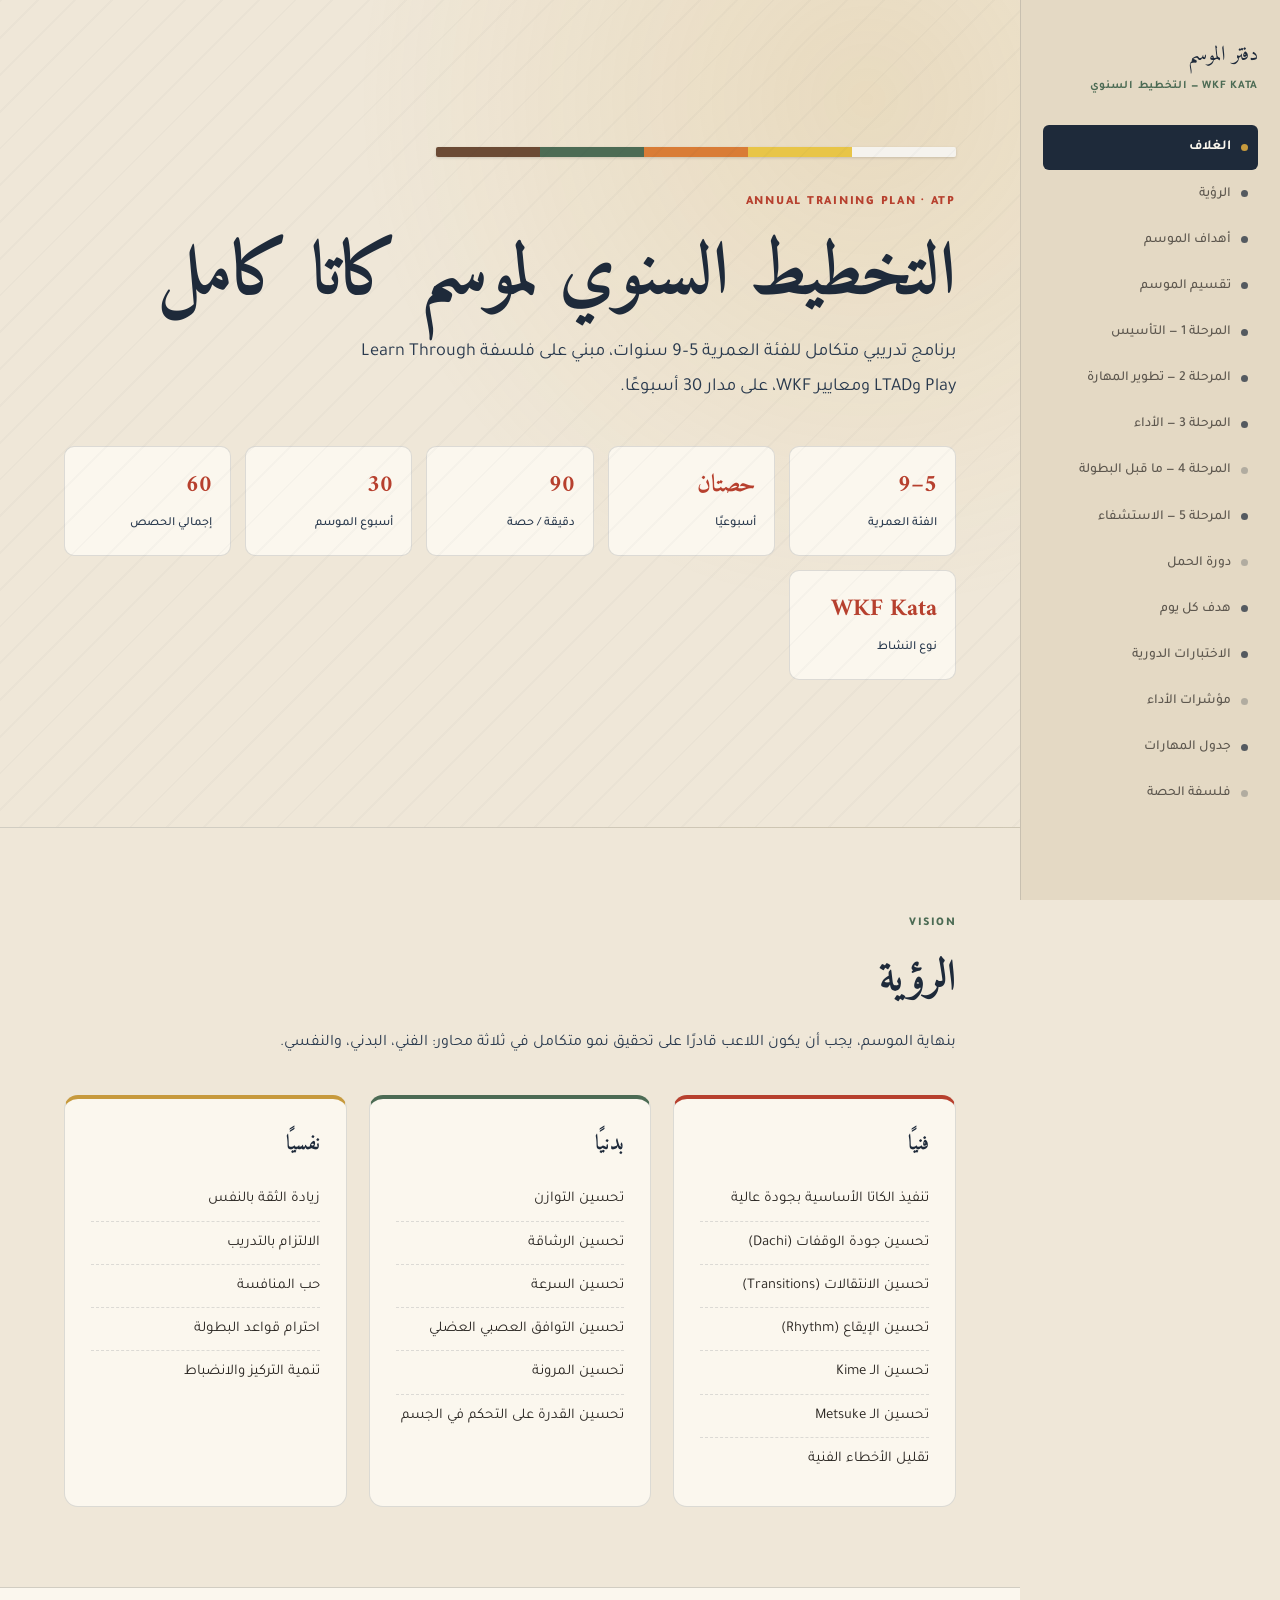
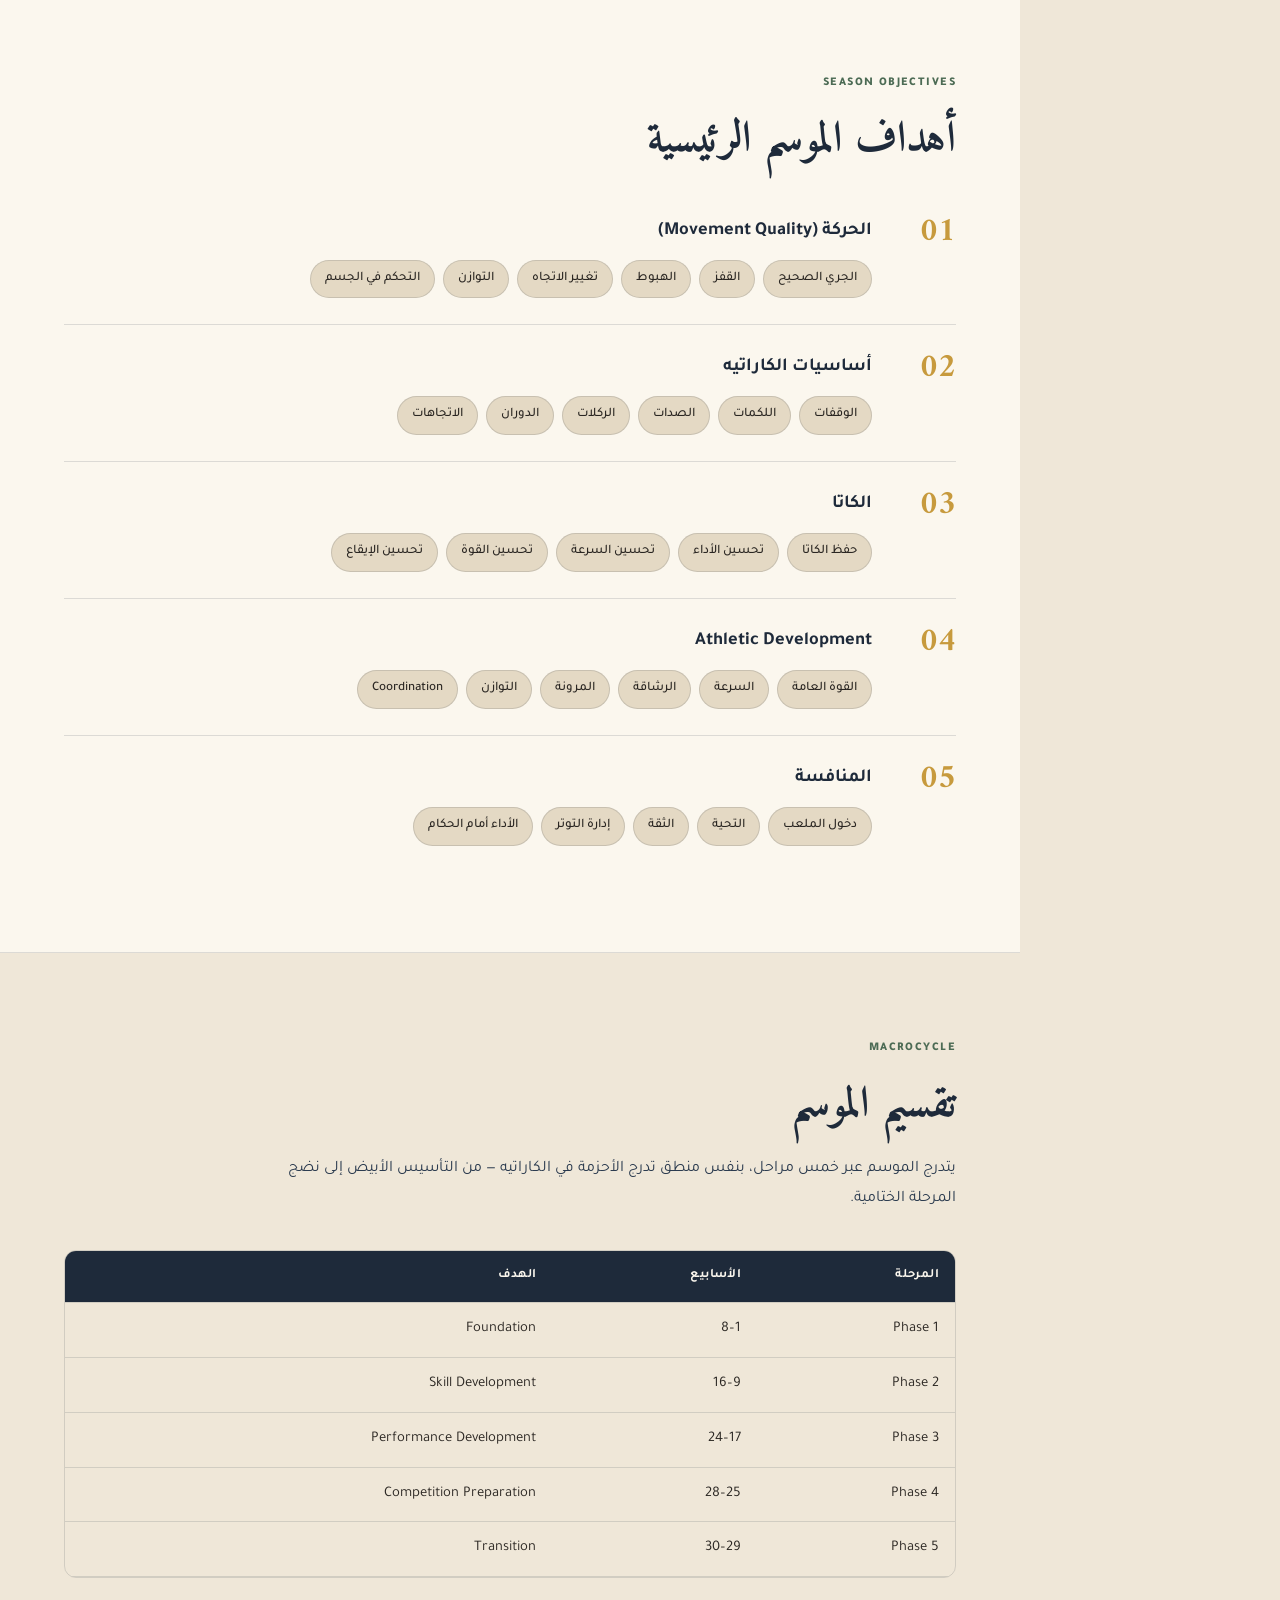
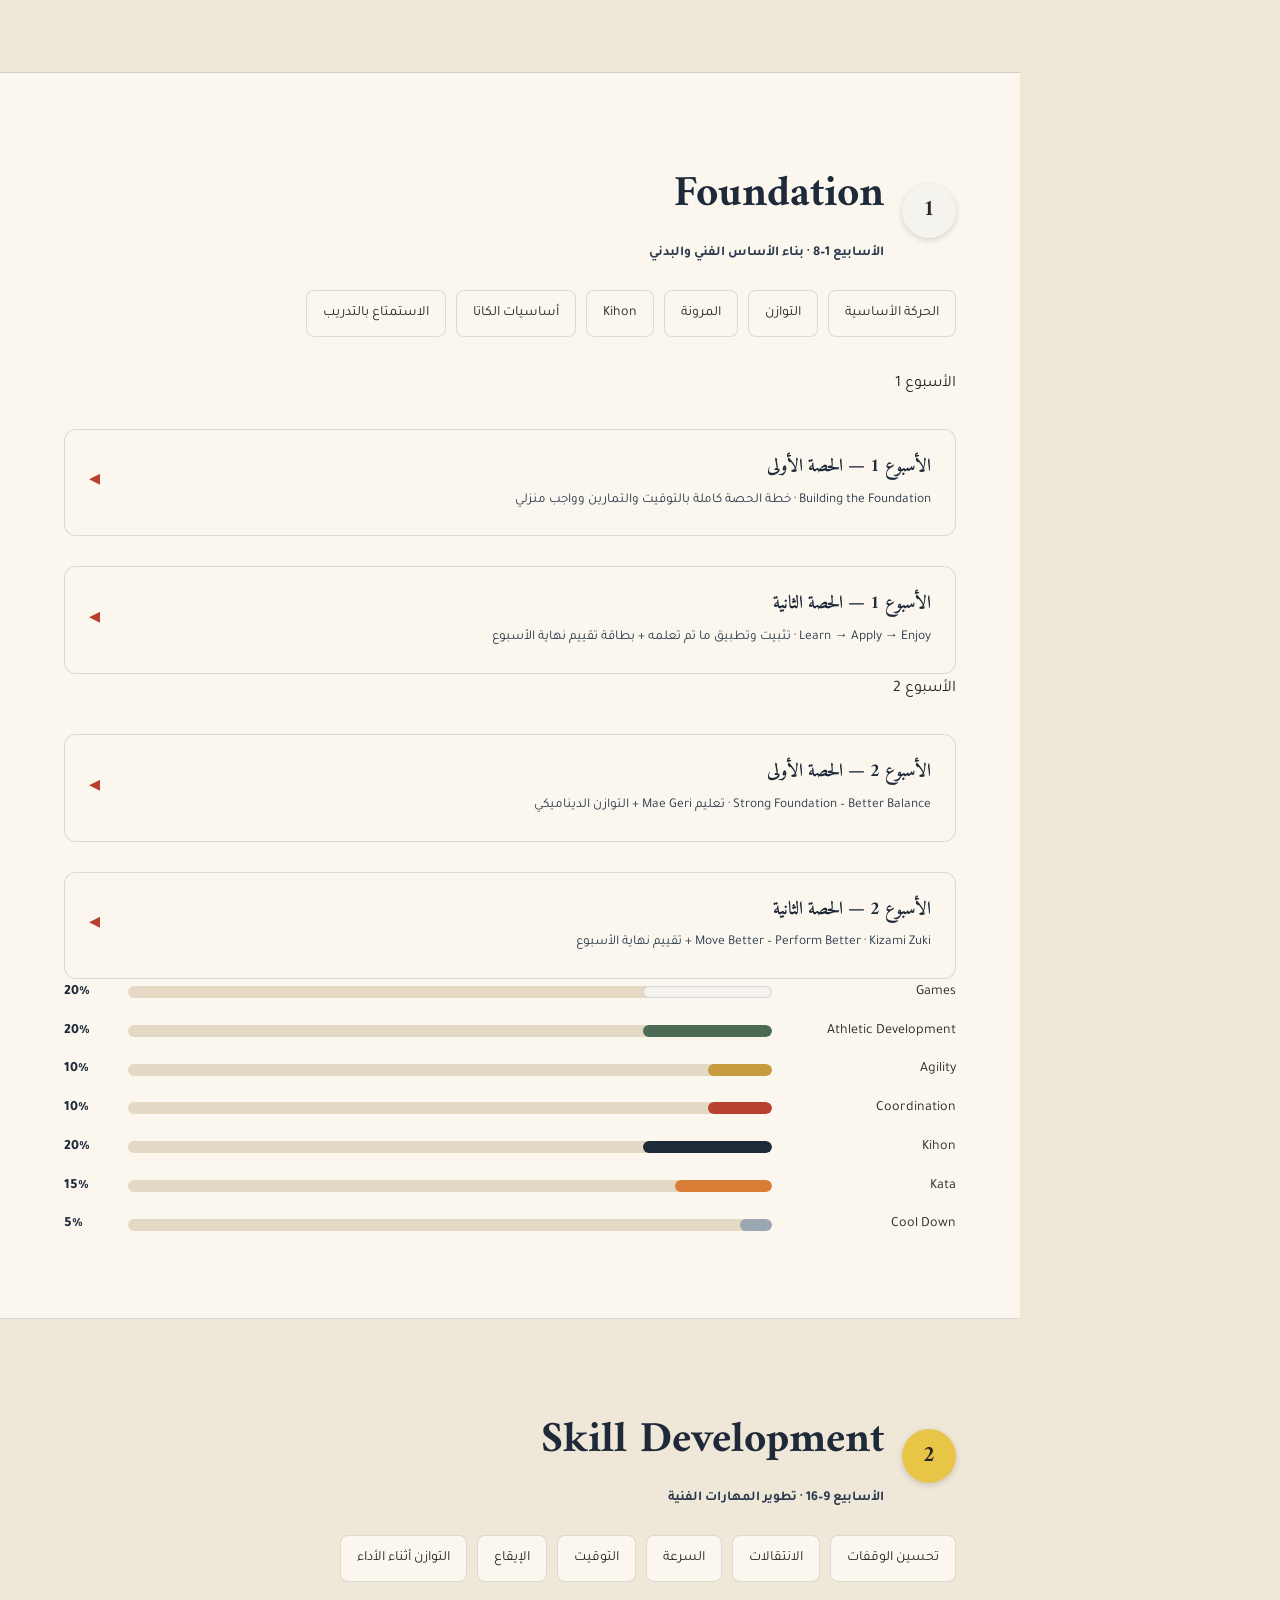
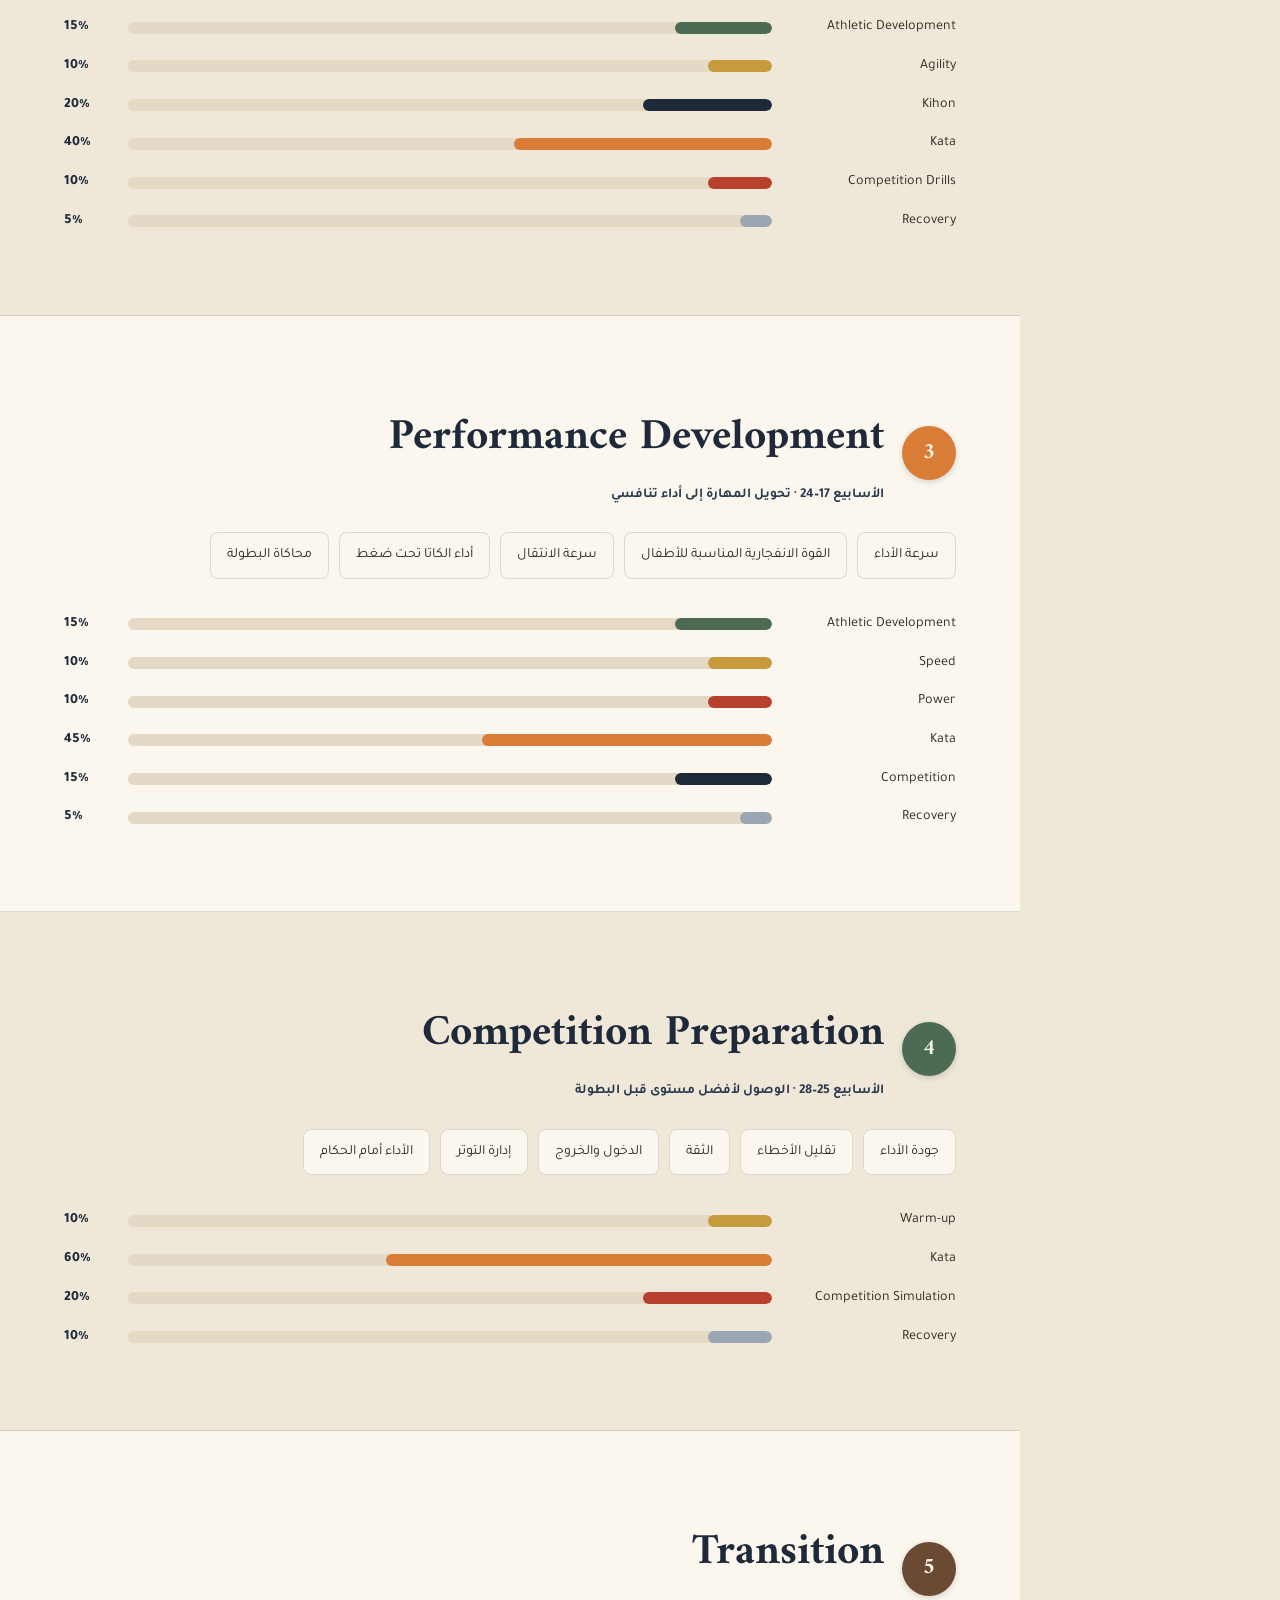
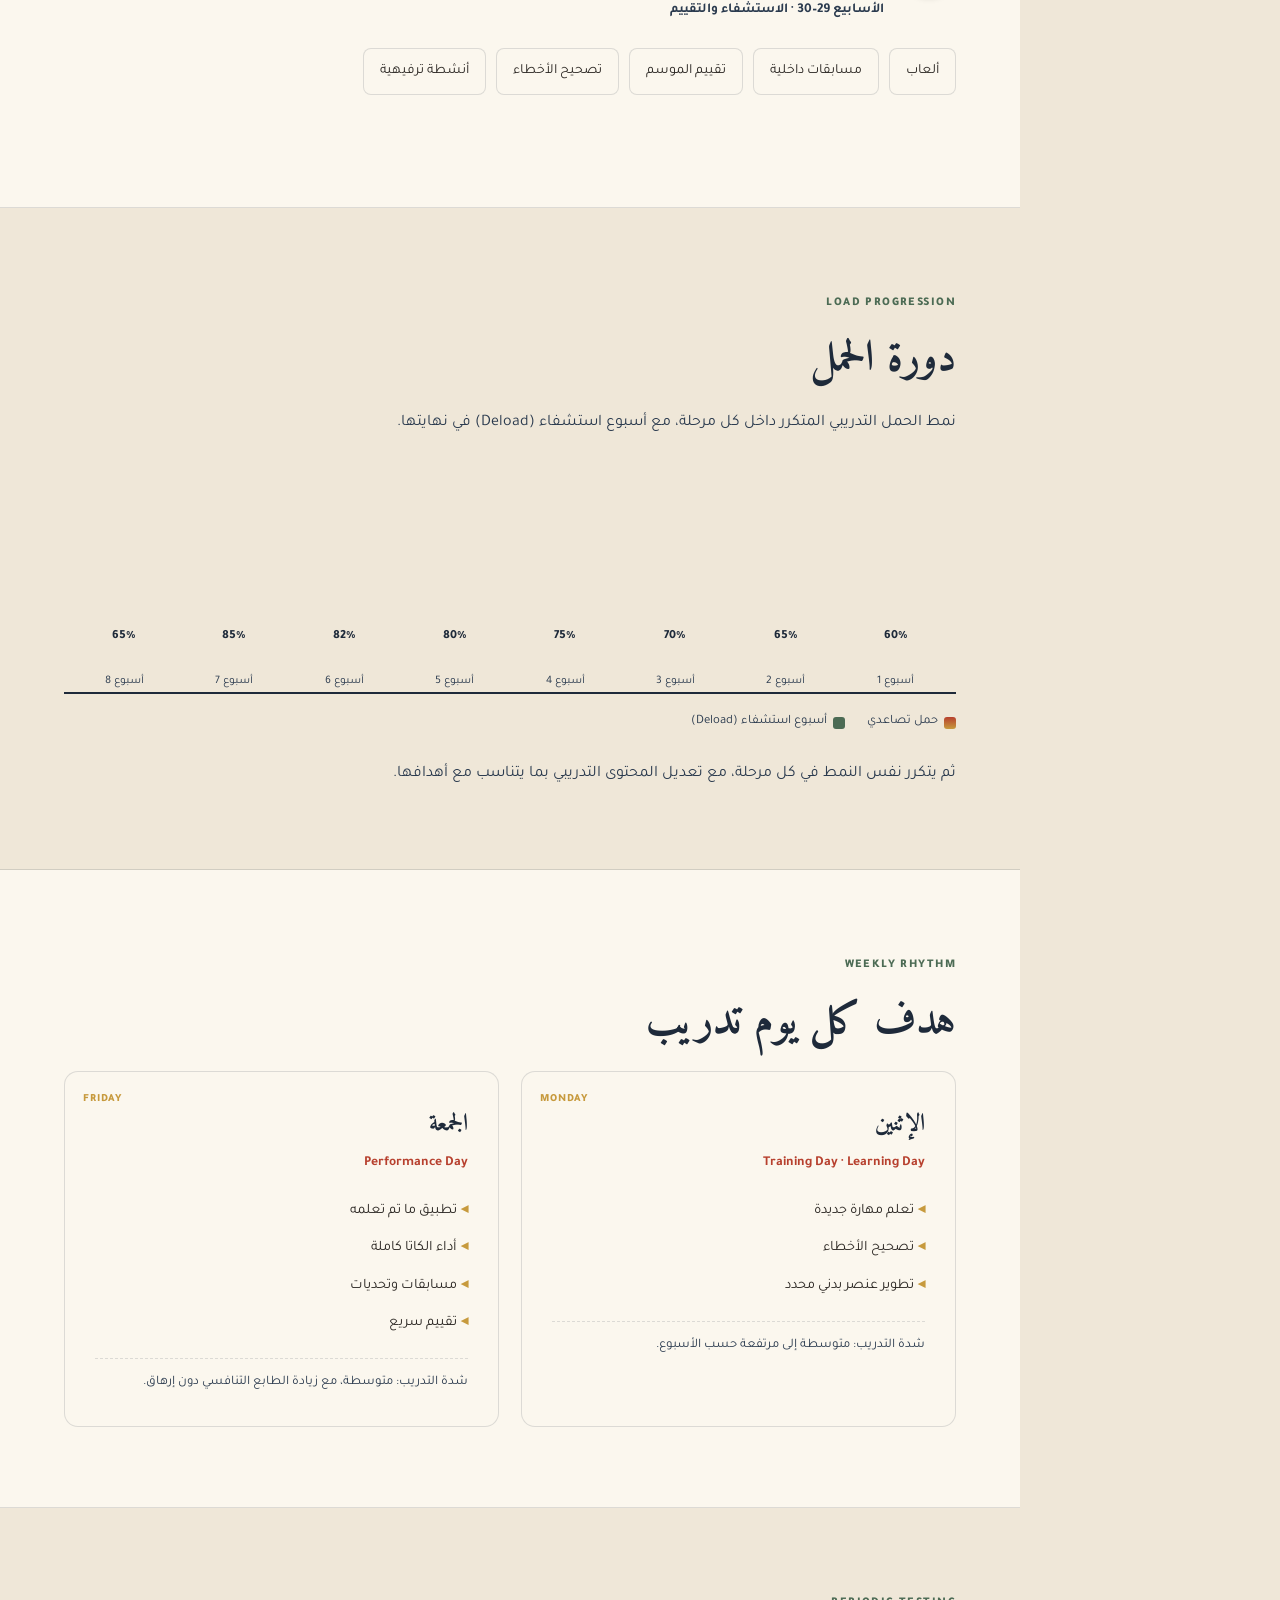
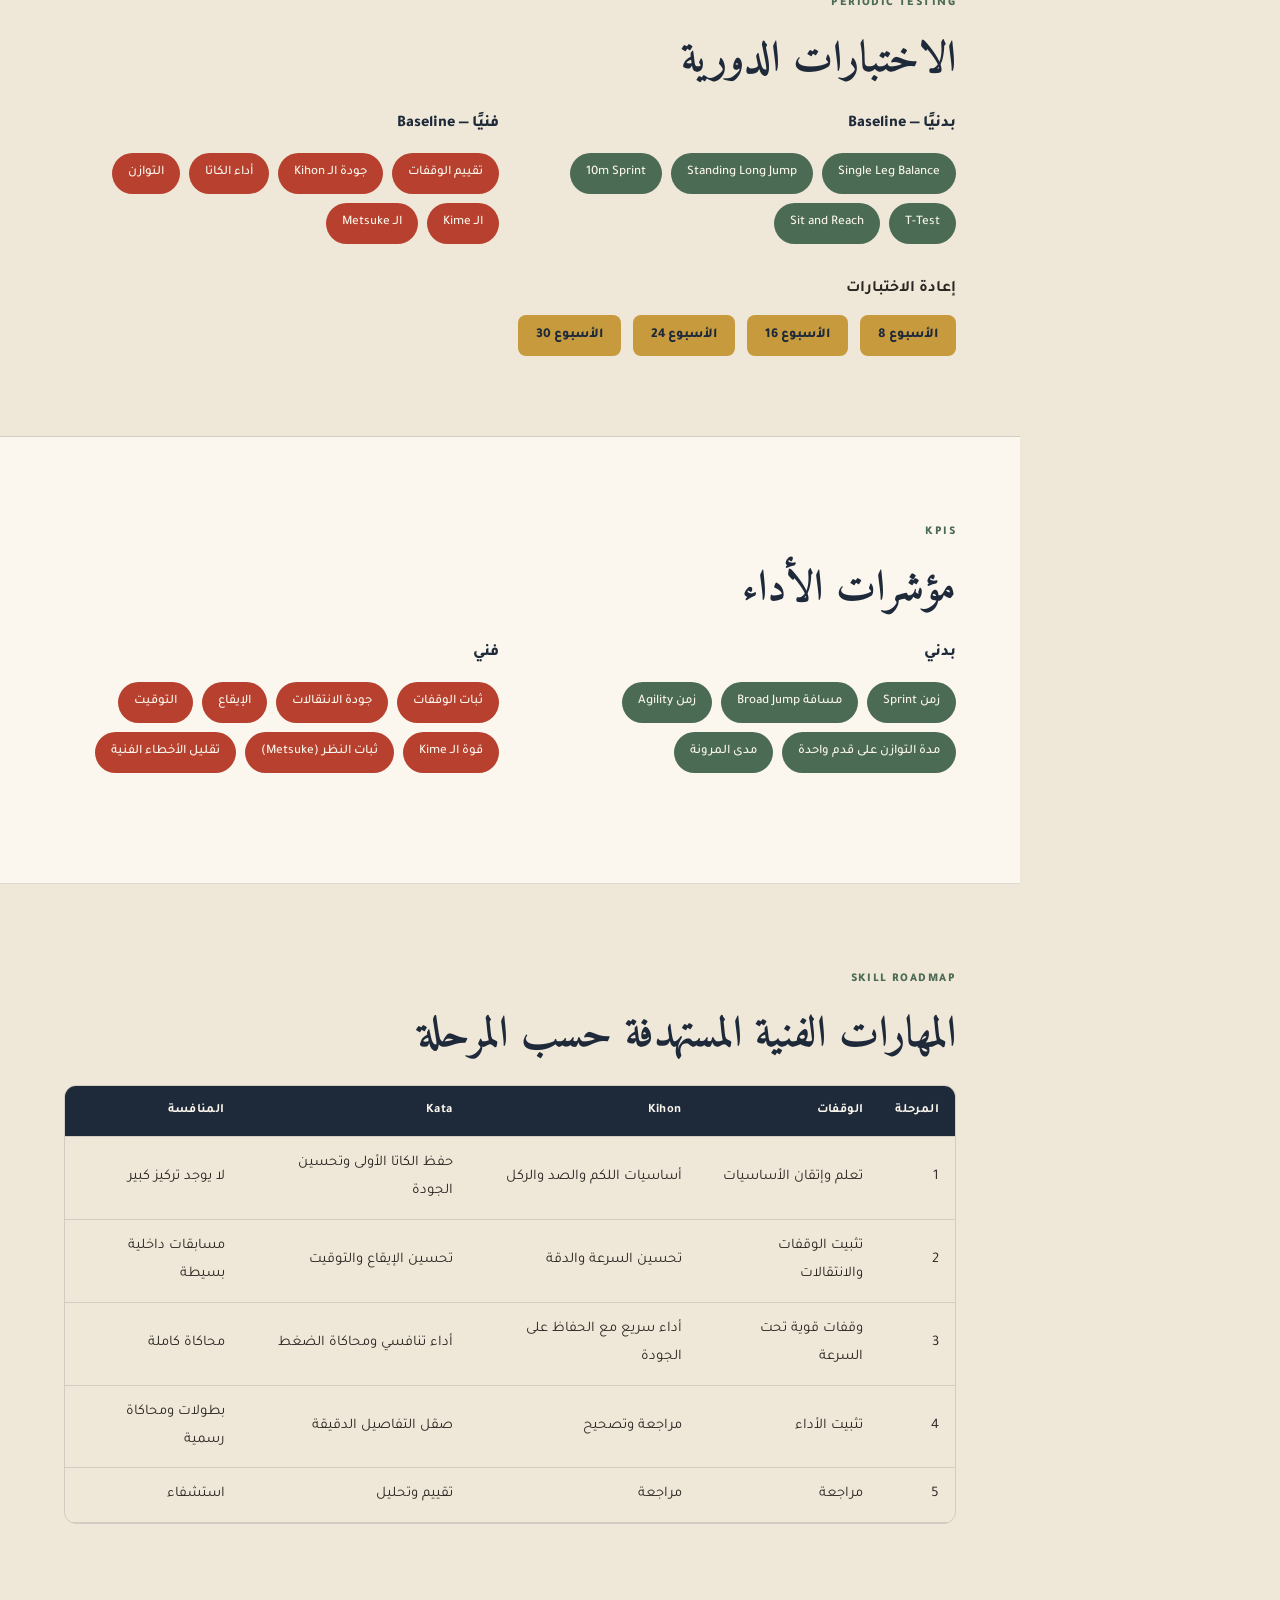
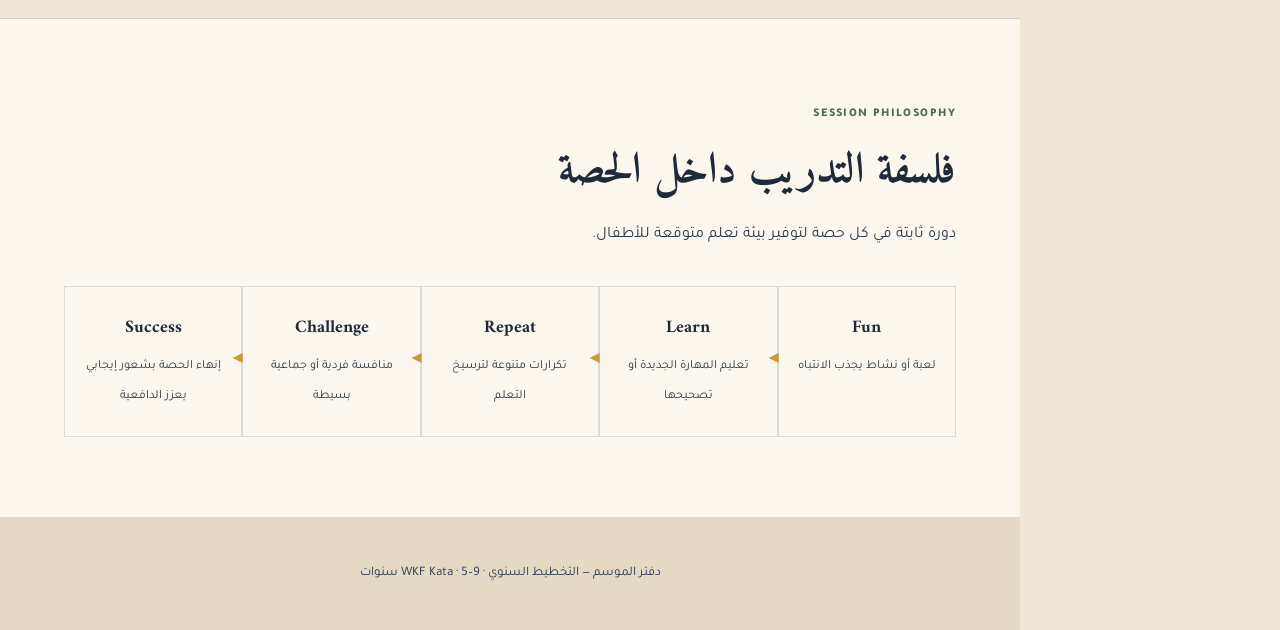
==== commit 65a554ba: "week 01 & week 02" ====
--- a/index.html
+++ b/index.html
@@ -177,7 +177,7 @@
         </table>
       </div>
 
-      <div class="belt-timeline">
+      <!-- <div class="belt-timeline">
         <div class="belt-row">
           <div class="belt-label" style="background:var(--belt1); color:var(--belt1-ink);">حزام أبيض<small>Phase 1</small></div>
           <div class="belt-body"><span class="weeks">أسابيع 1–8</span>بناء الأساس الفني والبدني والاستمتاع بالتدريب.</div>
@@ -198,7 +198,7 @@
           <div class="belt-label" style="background:var(--belt5); color:var(--belt5-ink);">حزام بني<small>Phase 5</small></div>
           <div class="belt-body"><span class="weeks">أسابيع 29–30</span>الاستشفاء والتقييم الشامل للموسم.</div>
         </div>
-      </div>
+      </div> -->
     </section>
 
     <!-- PHASE 1 -->
@@ -214,18 +214,18 @@
         <li>الحركة الأساسية</li><li>التوازن</li><li>المرونة</li><li>Kihon</li>
         <li>أساسيات الكاتا</li><li>الاستمتاع بالتدريب</li>
       </ul>
-
+      <div class="week-group-label">الأسبوع 1</div>
       <div class="week-sessions">
-        <a class="week-link-card" href="weeks/week1s1.html">
+        <a class="week-link-card" href="weeks/week01/session01.html">
           <div class="wl-text">
-            <b>الأسبوع 1 — الحصة الأولى (الإثنين)</b>
+            <b>الأسبوع 1 — الحصة الأولى</b>
             <span>Building the Foundation · خطة الحصة كاملة بالتوقيت والتمارين وواجب منزلي</span>
           </div>
           <span class="arrow">◂</span>
         </a>
-        <a class="week-link-card" href="weeks/week1s2.html">
+        <a class="week-link-card" href="weeks/week01/session02.html">
           <div class="wl-text">
-            <b>الأسبوع 1 — الحصة الثانية (الجمعة)</b>
+            <b>الأسبوع 1 — الحصة الثانية</b>
             <span>Learn → Apply → Enjoy · تثبيت وتطبيق ما تم تعلمه + بطاقة تقييم نهاية الأسبوع</span>
           </div>
           <span class="arrow">◂</span>
@@ -234,10 +234,17 @@
 
       <div class="week-group-label">الأسبوع 2</div>
       <div class="week-sessions">
-        <a class="week-link-card" href="weeks/week2s1.html">
+        <a class="week-link-card" href="weeks/week02/session01.html">
           <div class="wl-text">
-            <b>الأسبوع 2 — الحصة الأولى (الإثنين)</b>
+            <b>الأسبوع 2 — الحصة الأولى </b>
             <span>Strong Foundation – Better Balance · تعليم Mae Geri + التوازن الديناميكي</span>
+          </div>
+          <span class="arrow">◂</span>
+        </a>
+        <a class="week-link-card" href="weeks/week02/session02.html">
+          <div class="wl-text">
+            <b>الأسبوع 2 — الحصة الثانية</b>
+            <span>Move Better – Perform Better · Kizami Zuki + تقييم نهاية الأسبوع</span>
           </div>
           <span class="arrow">◂</span>
         </a>
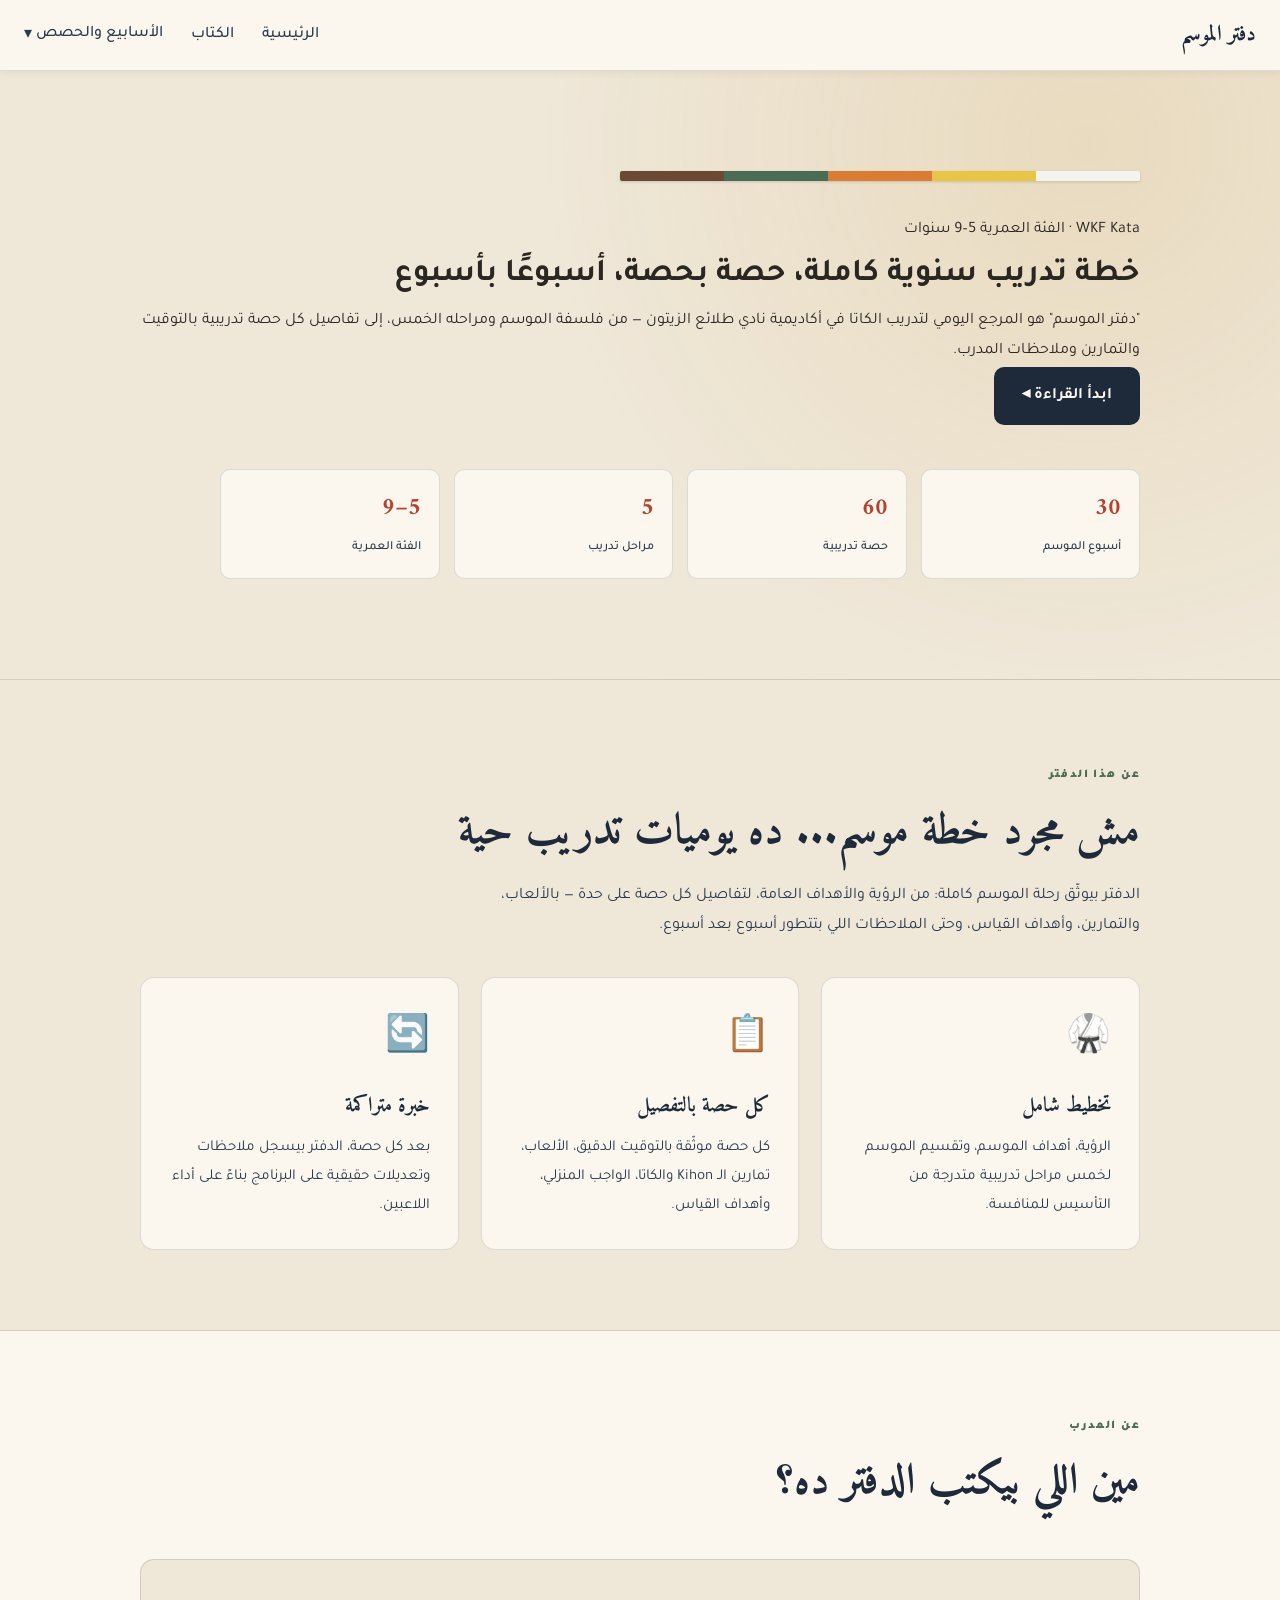
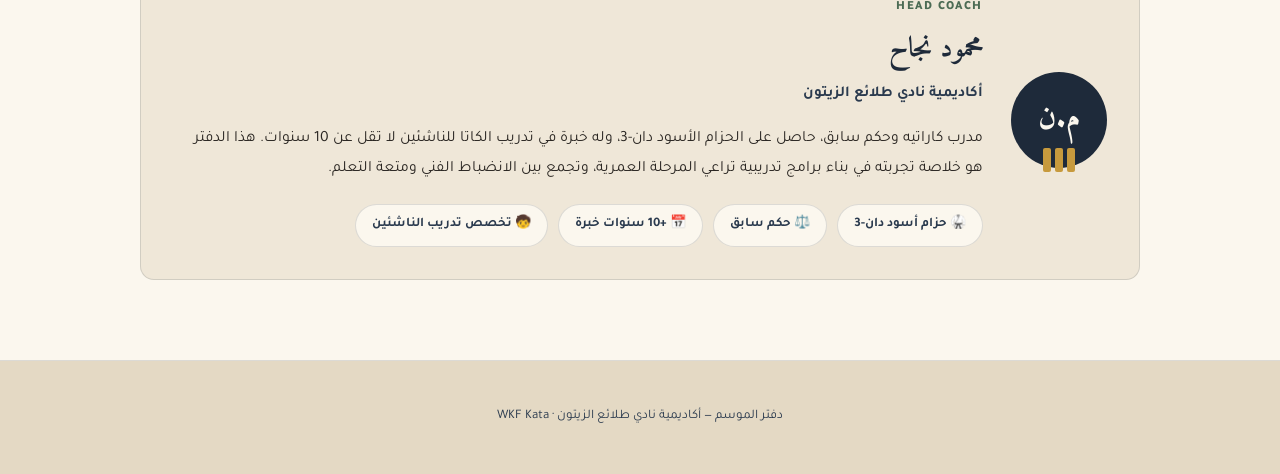
==== commit 63a448a1: "save" ====
--- a/index.html
+++ b/index.html
@@ -3,7 +3,7 @@
 <head>
 <meta charset="UTF-8">
 <meta name="viewport" content="width=device-width, initial-scale=1.0">
-<title>التخطيط السنوي | WKF Kata — 5-9 سنوات</title>
+<title>دفتر الموسم | أكاديمية نادي طلائع الزيتون</title>
 <link rel="preconnect" href="https://fonts.googleapis.com">
 <link rel="preconnect" href="https://fonts.gstatic.com" crossorigin>
 <link href="https://fonts.googleapis.com/css2?family=Amiri:wght@400;700&family=Tajawal:wght@300;400;500;700;900&display=swap" rel="stylesheet">
@@ -11,481 +11,96 @@
 </head>
 <body>
 
-<div id="progress"><div id="progress-fill"></div></div>
 
-<div class="layout">
-  <nav class="toc">
-    <span class="brand">دفتر الموسم</span>
-    <span class="brand-sub">WKF KATA — التخطيط السنوي</span>
-    <ul>
-      <li><a href="#cover"><span class="dot"></span> الغلاف</a></li>
-      <li><a href="#vision"><span class="dot"></span> الرؤية</a></li>
-      <li><a href="#objectives"><span class="dot"></span> أهداف الموسم</a></li>
-      <li><a href="#macrocycle"><span class="dot"></span> تقسيم الموسم</a></li>
-      <li><a href="#phase1"><span class="dot"></span> المرحلة 1 — التأسيس</a></li>
-      <li><a href="#phase2"><span class="dot"></span> المرحلة 2 — تطوير المهارة</a></li>
-      <li><a href="#phase3"><span class="dot"></span> المرحلة 3 — الأداء</a></li>
-      <li><a href="#phase4"><span class="dot"></span> المرحلة 4 — ما قبل البطولة</a></li>
-      <li><a href="#phase5"><span class="dot"></span> المرحلة 5 — الاستشفاء</a></li>
-      <li><a href="#load"><span class="dot"></span> دورة الحمل</a></li>
-      <li><a href="#days"><span class="dot"></span> هدف كل يوم</a></li>
-      <li><a href="#testing"><span class="dot"></span> الاختبارات الدورية</a></li>
-      <li><a href="#kpis"><span class="dot"></span> مؤشرات الأداء</a></li>
-      <li><a href="#skills-table"><span class="dot"></span> جدول المهارات</a></li>
-      <li><a href="#philosophy"><span class="dot"></span> فلسفة الحصة</a></li>
-    </ul>
-  </nav>
+<!-- HERO -->
+<header class="hero-landing">
+  <div class="container">
+  <div class="beltstrip">
+    <span style="background:var(--belt1)"></span>
+    <span style="background:var(--belt2)"></span>
+    <span style="background:var(--belt3)"></span>
+    <span style="background:var(--belt4)"></span>
+    <span style="background:var(--belt5)"></span>
+  </div>
+  <span class="kicker">WKF Kata · الفئة العمرية 5–9 سنوات</span>
+  <h1>خطة تدريب سنوية كاملة، حصة بحصة، أسبوعًا بأسبوع</h1>
+  <p class="lead">
+    "دفتر الموسم" هو المرجع اليومي لتدريب الكاتا في أكاديمية نادي طلائع الزيتون — من فلسفة الموسم ومراحله الخمس، إلى تفاصيل كل حصة تدريبية بالتوقيت والتمارين وملاحظات المدرب.
+  </p>
+  <a class="cta-btn" href="intro.html">ابدأ القراءة ◂</a>
 
-  <main>
-    <!-- COVER -->
-    <header class="cover" id="cover">
-      <div class="beltstrip">
-        <span style="background:var(--belt1)"></span>
-        <span style="background:var(--belt2)"></span>
-        <span style="background:var(--belt3)"></span>
-        <span style="background:var(--belt4)"></span>
-        <span style="background:var(--belt5)"></span>
+  <div class="stat-grid" style="margin-top:44px;">
+    <div class="stat"><b>30</b><span>أسبوع الموسم</span></div>
+    <div class="stat"><b>60</b><span>حصة تدريبية</span></div>
+    <div class="stat"><b>5</b><span>مراحل تدريب</span></div>
+    <div class="stat"><b>5–9</b><span>الفئة العمرية</span></div>
+  </div>
+  </div>
+</header>
+
+<!-- ABOUT THE NOTEBOOK -->
+<section style="padding:80px 64px; border-bottom:1px solid var(--line);">
+  <div class="container">
+  <span class="eyebrow">عن هذا الدفتر</span>
+  <h2 class="title">مش مجرد خطة موسم... ده يوميات تدريب حية</h2>
+  <p class="section-sub">
+    الدفتر بيوثّق رحلة الموسم كاملة: من الرؤية والأهداف العامة، لتفاصيل كل حصة على حدة — بالألعاب، والتمارين، وأهداف القياس، وحتى الملاحظات اللي بتتطور أسبوع بعد أسبوع.
+  </p>
+
+  <div class="feature-grid">
+    <div class="feature-card">
+      <span class="ic">🥋</span>
+      <h3>تخطيط شامل</h3>
+      <p>الرؤية، أهداف الموسم، وتقسيم الموسم لخمس مراحل تدريبية متدرجة من التأسيس للمنافسة.</p>
+    </div>
+    <div class="feature-card">
+      <span class="ic">📋</span>
+      <h3>كل حصة بالتفصيل</h3>
+      <p>كل حصة موثّقة بالتوقيت الدقيق، الألعاب، تمارين الـ Kihon والكاتا، الواجب المنزلي، وأهداف القياس.</p>
+    </div>
+    <div class="feature-card">
+      <span class="ic">🔄</span>
+      <h3>خبرة متراكمة</h3>
+      <p>بعد كل حصة، الدفتر بيسجل ملاحظات وتعديلات حقيقية على البرنامج بناءً على أداء اللاعبين.</p>
+    </div>
+  </div>
+  </div>
+</section>
+
+<!-- ABOUT THE COACH -->
+<section style="padding:80px 64px; background:var(--paper); border-bottom:1px solid var(--line);">
+  <div class="container">
+  <span class="eyebrow">عن المدرب</span>
+  <h2 class="title" style="margin-bottom:36px;">مين اللي بيكتب الدفتر ده؟</h2>
+
+  <div class="coach-card">
+    <div class="avatar-wrap">
+      <div class="avatar-badge">م.ن</div>
+      <div class="dan-belt">
+        <span></span><span></span><span></span>
       </div>
-      <span class="kicker">Annual Training Plan · ATP</span>
-      <h1>التخطيط السنوي لموسم كاتا كامل</h1>
-      <p class="lead">برنامج تدريبي متكامل للفئة العمرية 5–9 سنوات، مبني على فلسفة Learn Through Play وLTAD ومعايير WKF، على مدار 30 أسبوعًا.</p>
-      <div class="stat-grid">
-        <div class="stat"><b>5–9</b><span>الفئة العمرية</span></div>
-        <div class="stat"><b>حصتان</b><span>أسبوعيًا</span></div>
-        <div class="stat"><b>90</b><span>دقيقة / حصة</span></div>
-        <div class="stat"><b>30</b><span>أسبوع الموسم</span></div>
-        <div class="stat"><b>60</b><span>إجمالي الحصص</span></div>
-        <div class="stat"><b>WKF Kata</b><span>نوع النشاط</span></div>
+    </div>
+    <div class="coach-info">
+      <span class="kicker">Head Coach</span>
+      <h2>محمود نجاح</h2>
+      <span class="academy">أكاديمية نادي طلائع الزيتون</span>
+      <p class="bio">
+        مدرب كاراتيه وحكم سابق، حاصل على الحزام الأسود دان-3، وله خبرة في تدريب الكاتا للناشئين لا تقل عن 10 سنوات. هذا الدفتر هو خلاصة تجربته في بناء برامج تدريبية تراعي المرحلة العمرية، وتجمع بين الانضباط الفني ومتعة التعلم.
+      </p>
+      <div class="credential-row">
+        <span class="credential-chip">🥋 حزام أسود دان-3</span>
+        <span class="credential-chip">⚖️ حكم سابق</span>
+        <span class="credential-chip">📅 +10 سنوات خبرة</span>
+        <span class="credential-chip">🧒 تخصص تدريب الناشئين</span>
       </div>
-    </header>
+    </div>
+  </div>
+  </div>
+</section>
 
-    <!-- VISION -->
-    <section id="vision">
-      <span class="eyebrow">Vision</span>
-      <h2 class="title">الرؤية</h2>
-      <p class="section-sub">بنهاية الموسم، يجب أن يكون اللاعب قادرًا على تحقيق نمو متكامل في ثلاثة محاور: الفني، البدني، والنفسي.</p>
-      <div class="grid3">
-        <div class="pillar tech">
-          <h3>فنيًا</h3>
-          <ul>
-            <li>تنفيذ الكاتا الأساسية بجودة عالية</li>
-            <li>تحسين جودة الوقفات (Dachi)</li>
-            <li>تحسين الانتقالات (Transitions)</li>
-            <li>تحسين الإيقاع (Rhythm)</li>
-            <li>تحسين الـ Kime</li>
-            <li>تحسين الـ Metsuke</li>
-            <li>تقليل الأخطاء الفنية</li>
-          </ul>
-        </div>
-        <div class="pillar phys">
-          <h3>بدنيًا</h3>
-          <ul>
-            <li>تحسين التوازن</li>
-            <li>تحسين الرشاقة</li>
-            <li>تحسين السرعة</li>
-            <li>تحسين التوافق العصبي العضلي</li>
-            <li>تحسين المرونة</li>
-            <li>تحسين القدرة على التحكم في الجسم</li>
-          </ul>
-        </div>
-        <div class="pillar psych">
-          <h3>نفسيًا</h3>
-          <ul>
-            <li>زيادة الثقة بالنفس</li>
-            <li>الالتزام بالتدريب</li>
-            <li>حب المنافسة</li>
-            <li>احترام قواعد البطولة</li>
-            <li>تنمية التركيز والانضباط</li>
-          </ul>
-        </div>
-      </div>
-    </section>
-
-    <!-- OBJECTIVES -->
-    <section class="alt" id="objectives">
-      <span class="eyebrow">Season Objectives</span>
-      <h2 class="title">أهداف الموسم الرئيسية</h2>
-
-      <div class="goal-block">
-        <span class="goal-num">01</span>
-        <div>
-          <h4>الحركة (Movement Quality)</h4>
-          <div class="chip-row">
-            <span class="chip">الجري الصحيح</span><span class="chip">القفز</span><span class="chip">الهبوط</span>
-            <span class="chip">تغيير الاتجاه</span><span class="chip">التوازن</span><span class="chip">التحكم في الجسم</span>
-          </div>
-        </div>
-      </div>
-      <div class="goal-block">
-        <span class="goal-num">02</span>
-        <div>
-          <h4>أساسيات الكاراتيه</h4>
-          <div class="chip-row">
-            <span class="chip">الوقفات</span><span class="chip">اللكمات</span><span class="chip">الصدات</span>
-            <span class="chip">الركلات</span><span class="chip">الدوران</span><span class="chip">الاتجاهات</span>
-          </div>
-        </div>
-      </div>
-      <div class="goal-block">
-        <span class="goal-num">03</span>
-        <div>
-          <h4>الكاتا</h4>
-          <div class="chip-row">
-            <span class="chip">حفظ الكاتا</span><span class="chip">تحسين الأداء</span>
-            <span class="chip">تحسين السرعة</span><span class="chip">تحسين القوة</span><span class="chip">تحسين الإيقاع</span>
-          </div>
-        </div>
-      </div>
-      <div class="goal-block">
-        <span class="goal-num">04</span>
-        <div>
-          <h4>Athletic Development</h4>
-          <div class="chip-row">
-            <span class="chip">القوة العامة</span><span class="chip">السرعة</span><span class="chip">الرشاقة</span>
-            <span class="chip">المرونة</span><span class="chip">التوازن</span><span class="chip">Coordination</span>
-          </div>
-        </div>
-      </div>
-      <div class="goal-block">
-        <span class="goal-num">05</span>
-        <div>
-          <h4>المنافسة</h4>
-          <div class="chip-row">
-            <span class="chip">دخول الملعب</span><span class="chip">التحية</span><span class="chip">الثقة</span>
-            <span class="chip">إدارة التوتر</span><span class="chip">الأداء أمام الحكام</span>
-          </div>
-        </div>
-      </div>
-    </section>
-
-    <!-- MACROCYCLE -->
-    <section id="macrocycle">
-      <span class="eyebrow">Macrocycle</span>
-      <h2 class="title">تقسيم الموسم</h2>
-      <p class="section-sub">يتدرج الموسم عبر خمس مراحل، بنفس منطق تدرج الأحزمة في الكاراتيه — من التأسيس الأبيض إلى نضج المرحلة الختامية.</p>
-
-      <div class="tblwrap">
-        <table>
-          <thead><tr><th>المرحلة</th><th>الأسابيع</th><th>الهدف</th></tr></thead>
-          <tbody>
-            <tr><td>Phase 1</td><td>1–8</td><td>Foundation</td></tr>
-            <tr><td>Phase 2</td><td>9–16</td><td>Skill Development</td></tr>
-            <tr><td>Phase 3</td><td>17–24</td><td>Performance Development</td></tr>
-            <tr><td>Phase 4</td><td>25–28</td><td>Competition Preparation</td></tr>
-            <tr><td>Phase 5</td><td>29–30</td><td>Transition</td></tr>
-          </tbody>
-        </table>
-      </div>
-
-      <!-- <div class="belt-timeline">
-        <div class="belt-row">
-          <div class="belt-label" style="background:var(--belt1); color:var(--belt1-ink);">حزام أبيض<small>Phase 1</small></div>
-          <div class="belt-body"><span class="weeks">أسابيع 1–8</span>بناء الأساس الفني والبدني والاستمتاع بالتدريب.</div>
-        </div>
-        <div class="belt-row">
-          <div class="belt-label" style="background:var(--belt2); color:var(--belt2-ink);">حزام أصفر<small>Phase 2</small></div>
-          <div class="belt-body"><span class="weeks">أسابيع 9–16</span>تطوير المهارات الفنية: الوقفات، الانتقالات، السرعة والتوقيت.</div>
-        </div>
-        <div class="belt-row">
-          <div class="belt-label" style="background:var(--belt3); color:var(--belt3-ink);">حزام برتقالي<small>Phase 3</small></div>
-          <div class="belt-body"><span class="weeks">أسابيع 17–24</span>تحويل المهارة إلى أداء تنافسي تحت الضغط.</div>
-        </div>
-        <div class="belt-row">
-          <div class="belt-label" style="background:var(--belt4); color:var(--belt4-ink);">حزام أخضر<small>Phase 4</small></div>
-          <div class="belt-body"><span class="weeks">أسابيع 25–28</span>الوصول لأفضل مستوى قبل البطولة وتقليل الأخطاء.</div>
-        </div>
-        <div class="belt-row">
-          <div class="belt-label" style="background:var(--belt5); color:var(--belt5-ink);">حزام بني<small>Phase 5</small></div>
-          <div class="belt-body"><span class="weeks">أسابيع 29–30</span>الاستشفاء والتقييم الشامل للموسم.</div>
-        </div>
-      </div> -->
-    </section>
-
-    <!-- PHASE 1 -->
-    <section class="alt" id="phase1">
-      <div class="phase-head">
-        <div class="phase-badge" style="background:var(--belt1); color:var(--belt1-ink);">1</div>
-        <div>
-          <h2 class="title" style="margin-bottom:2px;">Foundation</h2>
-          <span class="phase-weeks">الأسابيع 1–8 · بناء الأساس الفني والبدني</span>
-        </div>
-      </div>
-      <ul class="priority-list">
-        <li>الحركة الأساسية</li><li>التوازن</li><li>المرونة</li><li>Kihon</li>
-        <li>أساسيات الكاتا</li><li>الاستمتاع بالتدريب</li>
-      </ul>
-      <div class="week-group-label">الأسبوع 1</div>
-      <div class="week-sessions">
-        <a class="week-link-card" href="weeks/week01/session01.html">
-          <div class="wl-text">
-            <b>الأسبوع 1 — الحصة الأولى</b>
-            <span>Building the Foundation · خطة الحصة كاملة بالتوقيت والتمارين وواجب منزلي</span>
-          </div>
-          <span class="arrow">◂</span>
-        </a>
-        <a class="week-link-card" href="weeks/week01/session02.html">
-          <div class="wl-text">
-            <b>الأسبوع 1 — الحصة الثانية</b>
-            <span>Learn → Apply → Enjoy · تثبيت وتطبيق ما تم تعلمه + بطاقة تقييم نهاية الأسبوع</span>
-          </div>
-          <span class="arrow">◂</span>
-        </a>
-      </div>
-
-      <div class="week-group-label">الأسبوع 2</div>
-      <div class="week-sessions">
-        <a class="week-link-card" href="weeks/week02/session01.html">
-          <div class="wl-text">
-            <b>الأسبوع 2 — الحصة الأولى </b>
-            <span>Strong Foundation – Better Balance · تعليم Mae Geri + التوازن الديناميكي</span>
-          </div>
-          <span class="arrow">◂</span>
-        </a>
-        <a class="week-link-card" href="weeks/week02/session02.html">
-          <div class="wl-text">
-            <b>الأسبوع 2 — الحصة الثانية</b>
-            <span>Move Better – Perform Better · Kizami Zuki + تقييم نهاية الأسبوع</span>
-          </div>
-          <span class="arrow">◂</span>
-        </a>
-      </div>
-
-      <div class="ratio-bars">
-        <div class="ratio-row"><span>Games</span><div class="ratio-track"><div class="ratio-fill" style="width:20%; background:var(--belt1); border:1px solid var(--line);"></div></div><span class="ratio-pct">20%</span></div>
-        <div class="ratio-row"><span>Athletic Development</span><div class="ratio-track"><div class="ratio-fill" style="width:20%; background:var(--mat-green);"></div></div><span class="ratio-pct">20%</span></div>
-        <div class="ratio-row"><span>Agility</span><div class="ratio-track"><div class="ratio-fill" style="width:10%; background:var(--gold);"></div></div><span class="ratio-pct">10%</span></div>
-        <div class="ratio-row"><span>Coordination</span><div class="ratio-track"><div class="ratio-fill" style="width:10%; background:var(--belt-red);"></div></div><span class="ratio-pct">10%</span></div>
-        <div class="ratio-row"><span>Kihon</span><div class="ratio-track"><div class="ratio-fill" style="width:20%; background:var(--ink);"></div></div><span class="ratio-pct">20%</span></div>
-        <div class="ratio-row"><span>Kata</span><div class="ratio-track"><div class="ratio-fill" style="width:15%; background:var(--belt3);"></div></div><span class="ratio-pct">15%</span></div>
-        <div class="ratio-row"><span>Cool Down</span><div class="ratio-track"><div class="ratio-fill" style="width:5%; background:#9aa6b2;"></div></div><span class="ratio-pct">5%</span></div>
-      </div>
-    </section>
-
-    <!-- PHASE 2 -->
-    <section id="phase2">
-      <div class="phase-head">
-        <div class="phase-badge" style="background:var(--belt2); color:var(--belt2-ink);">2</div>
-        <div>
-          <h2 class="title" style="margin-bottom:2px;">Skill Development</h2>
-          <span class="phase-weeks">الأسابيع 9–16 · تطوير المهارات الفنية</span>
-        </div>
-      </div>
-      <ul class="priority-list">
-        <li>تحسين الوقفات</li><li>الانتقالات</li><li>السرعة</li><li>التوقيت</li>
-        <li>الإيقاع</li><li>التوازن أثناء الأداء</li>
-      </ul>
-      <div class="ratio-bars">
-        <div class="ratio-row"><span>Athletic Development</span><div class="ratio-track"><div class="ratio-fill" style="width:15%; background:var(--mat-green);"></div></div><span class="ratio-pct">15%</span></div>
-        <div class="ratio-row"><span>Agility</span><div class="ratio-track"><div class="ratio-fill" style="width:10%; background:var(--gold);"></div></div><span class="ratio-pct">10%</span></div>
-        <div class="ratio-row"><span>Kihon</span><div class="ratio-track"><div class="ratio-fill" style="width:20%; background:var(--ink);"></div></div><span class="ratio-pct">20%</span></div>
-        <div class="ratio-row"><span>Kata</span><div class="ratio-track"><div class="ratio-fill" style="width:40%; background:var(--belt3);"></div></div><span class="ratio-pct">40%</span></div>
-        <div class="ratio-row"><span>Competition Drills</span><div class="ratio-track"><div class="ratio-fill" style="width:10%; background:var(--belt-red);"></div></div><span class="ratio-pct">10%</span></div>
-        <div class="ratio-row"><span>Recovery</span><div class="ratio-track"><div class="ratio-fill" style="width:5%; background:#9aa6b2;"></div></div><span class="ratio-pct">5%</span></div>
-      </div>
-    </section>
-
-    <!-- PHASE 3 -->
-    <section class="alt" id="phase3">
-      <div class="phase-head">
-        <div class="phase-badge" style="background:var(--belt3); color:var(--belt3-ink);">3</div>
-        <div>
-          <h2 class="title" style="margin-bottom:2px;">Performance Development</h2>
-          <span class="phase-weeks">الأسابيع 17–24 · تحويل المهارة إلى أداء تنافسي</span>
-        </div>
-      </div>
-      <ul class="priority-list">
-        <li>سرعة الأداء</li><li>القوة الانفجارية المناسبة للأطفال</li><li>سرعة الانتقال</li>
-        <li>أداء الكاتا تحت ضغط</li><li>محاكاة البطولة</li>
-      </ul>
-      <div class="ratio-bars">
-        <div class="ratio-row"><span>Athletic Development</span><div class="ratio-track"><div class="ratio-fill" style="width:15%; background:var(--mat-green);"></div></div><span class="ratio-pct">15%</span></div>
-        <div class="ratio-row"><span>Speed</span><div class="ratio-track"><div class="ratio-fill" style="width:10%; background:var(--gold);"></div></div><span class="ratio-pct">10%</span></div>
-        <div class="ratio-row"><span>Power</span><div class="ratio-track"><div class="ratio-fill" style="width:10%; background:var(--belt-red);"></div></div><span class="ratio-pct">10%</span></div>
-        <div class="ratio-row"><span>Kata</span><div class="ratio-track"><div class="ratio-fill" style="width:45%; background:var(--belt3);"></div></div><span class="ratio-pct">45%</span></div>
-        <div class="ratio-row"><span>Competition</span><div class="ratio-track"><div class="ratio-fill" style="width:15%; background:var(--ink);"></div></div><span class="ratio-pct">15%</span></div>
-        <div class="ratio-row"><span>Recovery</span><div class="ratio-track"><div class="ratio-fill" style="width:5%; background:#9aa6b2;"></div></div><span class="ratio-pct">5%</span></div>
-      </div>
-    </section>
-
-    <!-- PHASE 4 -->
-    <section id="phase4">
-      <div class="phase-head">
-        <div class="phase-badge" style="background:var(--belt4); color:var(--belt4-ink);">4</div>
-        <div>
-          <h2 class="title" style="margin-bottom:2px;">Competition Preparation</h2>
-          <span class="phase-weeks">الأسابيع 25–28 · الوصول لأفضل مستوى قبل البطولة</span>
-        </div>
-      </div>
-      <ul class="priority-list">
-        <li>جودة الأداء</li><li>تقليل الأخطاء</li><li>الثقة</li>
-        <li>الدخول والخروج</li><li>إدارة التوتر</li><li>الأداء أمام الحكام</li>
-      </ul>
-      <div class="ratio-bars">
-        <div class="ratio-row"><span>Warm-up</span><div class="ratio-track"><div class="ratio-fill" style="width:10%; background:var(--gold);"></div></div><span class="ratio-pct">10%</span></div>
-        <div class="ratio-row"><span>Kata</span><div class="ratio-track"><div class="ratio-fill" style="width:60%; background:var(--belt3);"></div></div><span class="ratio-pct">60%</span></div>
-        <div class="ratio-row"><span>Competition Simulation</span><div class="ratio-track"><div class="ratio-fill" style="width:20%; background:var(--belt-red);"></div></div><span class="ratio-pct">20%</span></div>
-        <div class="ratio-row"><span>Recovery</span><div class="ratio-track"><div class="ratio-fill" style="width:10%; background:#9aa6b2;"></div></div><span class="ratio-pct">10%</span></div>
-      </div>
-    </section>
-
-    <!-- PHASE 5 -->
-    <section class="alt" id="phase5">
-      <div class="phase-head">
-        <div class="phase-badge" style="background:var(--belt5); color:var(--belt5-ink);">5</div>
-        <div>
-          <h2 class="title" style="margin-bottom:2px;">Transition</h2>
-          <span class="phase-weeks">الأسابيع 29–30 · الاستشفاء والتقييم</span>
-        </div>
-      </div>
-      <ul class="priority-list">
-        <li>ألعاب</li><li>مسابقات داخلية</li><li>تقييم الموسم</li>
-        <li>تصحيح الأخطاء</li><li>أنشطة ترفيهية</li>
-      </ul>
-    </section>
-
-    <!-- LOAD PROGRESSION -->
-    <section id="load">
-      <span class="eyebrow">Load Progression</span>
-      <h2 class="title">دورة الحمل</h2>
-      <p class="section-sub">نمط الحمل التدريبي المتكرر داخل كل مرحلة، مع أسبوع استشفاء (Deload) في نهايتها.</p>
-      <div class="load-chart">
-        <div class="load-bar"><span class="val">60%</span><div class="bar" style="height:60%;"></div><span class="wk">أسبوع 1</span></div>
-        <div class="load-bar"><span class="val">65%</span><div class="bar" style="height:65%;"></div><span class="wk">أسبوع 2</span></div>
-        <div class="load-bar"><span class="val">70%</span><div class="bar" style="height:70%;"></div><span class="wk">أسبوع 3</span></div>
-        <div class="load-bar"><span class="val">75%</span><div class="bar" style="height:75%;"></div><span class="wk">أسبوع 4</span></div>
-        <div class="load-bar"><span class="val">80%</span><div class="bar" style="height:80%;"></div><span class="wk">أسبوع 5</span></div>
-        <div class="load-bar"><span class="val">82%</span><div class="bar" style="height:82%;"></div><span class="wk">أسبوع 6</span></div>
-        <div class="load-bar"><span class="val">85%</span><div class="bar" style="height:85%;"></div><span class="wk">أسبوع 7</span></div>
-        <div class="load-bar deload"><span class="val">65%</span><div class="bar" style="height:65%;"></div><span class="wk">أسبوع 8</span></div>
-      </div>
-      <div class="legend">
-        <span><i style="background:linear-gradient(180deg, var(--belt-red), var(--gold));"></i> حمل تصاعدي</span>
-        <span><i style="background:var(--mat-green);"></i> أسبوع استشفاء (Deload)</span>
-      </div>
-      <p class="section-sub" style="margin-top:24px; margin-bottom:0;">ثم يتكرر نفس النمط في كل مرحلة، مع تعديل المحتوى التدريبي بما يتناسب مع أهدافها.</p>
-    </section>
-
-    <!-- DAYS -->
-    <section class="alt" id="days">
-      <span class="eyebrow">Weekly Rhythm</span>
-      <h2 class="title">هدف كل يوم تدريب</h2>
-      <div class="grid2">
-        <div class="day-card" data-tag="Monday">
-          <h3>الإثنين</h3>
-          <span class="en">Training Day · Learning Day</span>
-          <ul>
-            <li>تعلم مهارة جديدة</li>
-            <li>تصحيح الأخطاء</li>
-            <li>تطوير عنصر بدني محدد</li>
-          </ul>
-          <div class="intensity">شدة التدريب: متوسطة إلى مرتفعة حسب الأسبوع.</div>
-        </div>
-        <div class="day-card" data-tag="Friday">
-          <h3>الجمعة</h3>
-          <span class="en">Performance Day</span>
-          <ul>
-            <li>تطبيق ما تم تعلمه</li>
-            <li>أداء الكاتا كاملة</li>
-            <li>مسابقات وتحديات</li>
-            <li>تقييم سريع</li>
-          </ul>
-          <div class="intensity">شدة التدريب: متوسطة، مع زيادة الطابع التنافسي دون إرهاق.</div>
-        </div>
-      </div>
-    </section>
-
-    <!-- TESTING -->
-    <section id="testing">
-      <span class="eyebrow">Periodic Testing</span>
-      <h2 class="title">الاختبارات الدورية</h2>
-      <div class="grid2">
-        <div class="kpi-group">
-          <h4>بدنيًا — Baseline</h4>
-          <div class="kpi-chips phys">
-            <span>Single Leg Balance</span><span>Standing Long Jump</span>
-            <span>10m Sprint</span><span>T-Test</span><span>Sit and Reach</span>
-          </div>
-        </div>
-        <div class="kpi-group">
-          <h4>فنيًا — Baseline</h4>
-          <div class="kpi-chips tech">
-            <span>تقييم الوقفات</span><span>جودة الـ Kihon</span><span>أداء الكاتا</span>
-            <span>التوازن</span><span>الـ Kime</span><span>الـ Metsuke</span>
-          </div>
-        </div>
-      </div>
-      <h4 style="margin-bottom:10px;">إعادة الاختبارات</h4>
-      <div class="weeks-row">
-        <span class="week-pill">الأسبوع 8</span>
-        <span class="week-pill">الأسبوع 16</span>
-        <span class="week-pill">الأسبوع 24</span>
-        <span class="week-pill">الأسبوع 30</span>
-      </div>
-    </section>
-
-    <!-- KPIs -->
-    <section class="alt" id="kpis">
-      <span class="eyebrow">KPIs</span>
-      <h2 class="title">مؤشرات الأداء</h2>
-      <div class="grid2">
-        <div class="kpi-group">
-          <h4>بدني</h4>
-          <div class="kpi-chips phys">
-            <span>زمن Sprint</span><span>مسافة Broad Jump</span><span>زمن Agility</span>
-            <span>مدة التوازن على قدم واحدة</span><span>مدى المرونة</span>
-          </div>
-        </div>
-        <div class="kpi-group">
-          <h4>فني</h4>
-          <div class="kpi-chips tech">
-            <span>ثبات الوقفات</span><span>جودة الانتقالات</span><span>الإيقاع</span>
-            <span>التوقيت</span><span>قوة الـ Kime</span><span>ثبات النظر (Metsuke)</span>
-            <span>تقليل الأخطاء الفنية</span>
-          </div>
-        </div>
-      </div>
-    </section>
-
-    <!-- SKILLS TABLE -->
-    <section id="skills-table">
-      <span class="eyebrow">Skill Roadmap</span>
-      <h2 class="title">المهارات الفنية المستهدفة حسب المرحلة</h2>
-      <div class="tblwrap">
-        <table>
-          <thead><tr><th>المرحلة</th><th>الوقفات</th><th>Kihon</th><th>Kata</th><th>المنافسة</th></tr></thead>
-          <tbody>
-            <tr><td>1</td><td>تعلم وإتقان الأساسيات</td><td>أساسيات اللكم والصد والركل</td><td>حفظ الكاتا الأولى وتحسين الجودة</td><td>لا يوجد تركيز كبير</td></tr>
-            <tr><td>2</td><td>تثبيت الوقفات والانتقالات</td><td>تحسين السرعة والدقة</td><td>تحسين الإيقاع والتوقيت</td><td>مسابقات داخلية بسيطة</td></tr>
-            <tr><td>3</td><td>وقفات قوية تحت السرعة</td><td>أداء سريع مع الحفاظ على الجودة</td><td>أداء تنافسي ومحاكاة الضغط</td><td>محاكاة كاملة</td></tr>
-            <tr><td>4</td><td>تثبيت الأداء</td><td>مراجعة وتصحيح</td><td>صقل التفاصيل الدقيقة</td><td>بطولات ومحاكاة رسمية</td></tr>
-            <tr><td>5</td><td>مراجعة</td><td>مراجعة</td><td>تقييم وتحليل</td><td>استشفاء</td></tr>
-          </tbody>
-        </table>
-      </div>
-    </section>
-
-    <!-- PHILOSOPHY -->
-    <section class="alt" id="philosophy">
-      <span class="eyebrow">Session Philosophy</span>
-      <h2 class="title">فلسفة التدريب داخل الحصة</h2>
-      <p class="section-sub">دورة ثابتة في كل حصة لتوفير بيئة تعلم متوقعة للأطفال.</p>
-      <div class="flow">
-        <div class="flow-step"><b>Fun</b><span>لعبة أو نشاط يجذب الانتباه</span></div>
-        <div class="flow-step"><b>Learn</b><span>تعليم المهارة الجديدة أو تصحيحها</span></div>
-        <div class="flow-step"><b>Repeat</b><span>تكرارات متنوعة لترسيخ التعلم</span></div>
-        <div class="flow-step"><b>Challenge</b><span>منافسة فردية أو جماعية بسيطة</span></div>
-        <div class="flow-step"><b>Success</b><span>إنهاء الحصة بشعور إيجابي يعزز الدافعية</span></div>
-      </div>
-    </section>
-
-    <footer>
-      دفتر الموسم — التخطيط السنوي · WKF Kata · 5–9 سنوات
-    </footer>
-  </main>
-</div>
-
-
-
+<footer class="landing-footer">
+  دفتر الموسم — أكاديمية نادي طلائع الزيتون · WKF Kata
+</footer>
 
 <script src="js/main.js"></script>
 </body>
--- a/css/style.css
+++ b/css/style.css
@@ -155,6 +155,170 @@
   }
   .stat span{font-size:.78rem; color:var(--ink-soft); font-weight:500;}
 
+  /* container to center content */
+  .container {
+    max-width: 1000px;
+    margin: 0 auto;
+  }
+
+  /* hero landing styles */
+  .hero-landing {
+    padding: 100px 64px;
+    background:
+      radial-gradient(circle at 85% 12%, rgba(199,154,61,0.16), transparent 45%),
+      var(--tatami);
+    border-bottom:1px solid var(--line);
+  }
+
+  .cta-btn {
+    display: inline-flex;
+    align-items: center;
+    gap: 8px;
+    background: var(--ink);
+    color: var(--paper);
+    padding: 14px 28px;
+    border-radius: 10px;
+    text-decoration: none;
+    font-weight: 700;
+    font-size: 1rem;
+    transition: transform 0.15s ease;
+  }
+
+  .cta-btn:hover {
+    transform: translateX(-4px);
+  }
+
+  .landing-footer {
+    padding: 44px 64px;
+    text-align: center;
+    color: var(--ink-soft);
+    font-size: .82rem;
+    background: var(--tatami-deep);
+  }
+
+  .feature-grid {
+    display: grid;
+    grid-template-columns: repeat(auto-fit, minmax(280px, 1fr));
+    gap: 22px;
+    margin-top: 36px;
+  }
+
+  .feature-card {
+    background: var(--paper);
+    border: 1px solid var(--line);
+    border-radius: 14px;
+    padding: 28px;
+  }
+
+  .feature-card .ic {
+    font-size: 2.25rem;
+    display: block;
+    margin-bottom: 12px;
+  }
+
+  .feature-card h3 {
+    font-family: var(--display);
+    font-size: 1.3rem;
+    color: var(--ink);
+    margin-bottom: 8px;
+  }
+
+  .feature-card p {
+    font-size: .95rem;
+    color: var(--ink-soft);
+  }
+
+  .coach-card {
+    display: flex;
+    gap: 28px;
+    align-items: center;
+    background: var(--tatami);
+    border: 1px solid var(--line);
+    border-radius: 14px;
+    padding: 32px;
+  }
+
+  .avatar-wrap {
+    position: relative;
+  }
+
+  .avatar-badge {
+    width: 96px;
+    height: 96px;
+    border-radius: 50%;
+    background: var(--ink);
+    color: var(--paper);
+    display: flex;
+    align-items: center;
+    justify-content: center;
+    font-family: var(--display);
+    font-size: 2rem;
+    font-weight: 700;
+  }
+
+  .dan-belt {
+    position: absolute;
+    bottom: -4px;
+    left: 50%;
+    transform: translateX(-50%);
+    display: flex;
+    gap: 4px;
+  }
+
+  .dan-belt span {
+    width: 8px;
+    height: 24px;
+    background: var(--gold);
+    border-radius: 2px;
+  }
+
+  .coach-info .kicker {
+    font-weight: 900;
+    letter-spacing: .12em;
+    font-size: .78rem;
+    color: var(--mat-green);
+    text-transform: uppercase;
+    margin-bottom: 4px;
+  }
+
+  .coach-info h2 {
+    font-family: var(--display);
+    font-size: 1.75rem;
+    color: var(--ink);
+    margin-bottom: 4px;
+  }
+
+  .coach-info .academy {
+    font-size: .95rem;
+    color: var(--ink-soft);
+    font-weight: 600;
+    margin-bottom: 16px;
+    display: block;
+  }
+
+  .coach-info .bio {
+    font-size: .98rem;
+    color: var(--charcoal);
+    margin-bottom: 20px;
+    line-height: 1.9;
+  }
+
+  .credential-row {
+    display: flex;
+    flex-wrap: wrap;
+    gap: 10px;
+  }
+
+  .credential-chip {
+    background: var(--paper);
+    border: 1px solid var(--line);
+    border-radius: 999px;
+    padding: 8px 16px;
+    font-size: .82rem;
+    font-weight: 600;
+    color: var(--ink-soft);
+  }
+
   /* sections */
   section{
     padding:80px 64px;
@@ -322,11 +486,103 @@
     padding:44px 64px; text-align:center; color:var(--ink-soft); font-size:.82rem; background:var(--tatami-deep);
   }
 
-  @media (max-width:900px){
-    .layout{grid-template-columns:1fr;}
-    nav.toc{position:relative; height:auto; border-left:none; border-bottom:1px solid var(--line);}
-    section, .cover{padding:50px 26px;}
-    .ratio-row{grid-template-columns:120px 1fr 40px;}
+  @media (max-width: 900px) {
+    /* Layout adjustments */
+    .layout {
+      grid-template-columns: 1fr;
+    }
+    
+    nav.toc {
+      position: relative;
+      height: auto;
+      border-left: none;
+      border-bottom: 1px solid var(--line);
+    }
+    
+    section, .cover, .hero-landing {
+      padding: 40px 20px;
+    }
+    
+    footer, .landing-footer {
+      padding: 32px 20px;
+    }
+    
+    .breadcrumb {
+      padding: 16px 20px 0;
+    }
+    
+    .session-hero, .part-block {
+      padding: 40px 20px;
+    }
+    
+    /* Typography scaling for mobile */
+    .hero-landing h1 {
+      font-size: clamp(2rem, 7vw, 3.5rem);
+    }
+    
+    .hero-landing .lead {
+      font-size: 1.05rem;
+    }
+    
+    /* Grid adjustments */
+    .stat-grid {
+      grid-template-columns: repeat(2, 1fr);
+      gap: 12px;
+    }
+    
+    .feature-grid {
+      grid-template-columns: 1fr;
+    }
+    
+    .grid2, .grid3 {
+      grid-template-columns: 1fr;
+    }
+    
+    .ratio-row {
+      grid-template-columns: 120px 1fr 40px;
+    }
+    
+    /* Coach card */
+    .coach-card {
+      flex-direction: column;
+      text-align: center;
+      gap: 20px;
+    }
+    
+    /* Session navigation */
+    .session-nav a {
+      flex-direction: column;
+      align-items: flex-start;
+      gap: 8px;
+    }
+    
+    /* Table adjustments */
+    .tblwrap {
+      overflow-x: auto;
+    }
+    
+    table {
+      min-width: 600px;
+    }
+  }
+
+  /* Extra small devices (phones, < 600px) */
+  @media (max-width: 600px) {
+    .stat-grid {
+      grid-template-columns: 1fr;
+    }
+    
+    .nav-inner {
+      padding: 0.75rem 1rem;
+    }
+    
+    .nav-brand {
+      font-size: 1.25rem;
+    }
+    
+    .session-nav a {
+      width: 100%;
+    }
   }
 
 /* =========================================
@@ -501,6 +757,233 @@
 .week-link-card .wl-text span{font-size:.84rem; color:var(--ink-soft);}
 .week-link-card .arrow{font-size:1.4rem; color:var(--belt-red);}
 
-@media (max-width:900px){
-  .breadcrumb, .session-hero, .part-block{padding-left:26px; padding-right:26px;}
+/* Session navigation styles */
+.session-nav {
+  display: flex;
+  gap: 12px;
+  margin-top: 32px;
+}
+
+.session-nav a {
+  flex: 1;
+  display: flex;
+  align-items: center;
+  justify-content: space-between;
+  gap: 16px;
+  background: var(--paper);
+  border: 1px solid var(--line);
+  border-radius: 12px;
+  padding: 18px 24px;
+  text-decoration: none;
+  color: inherit;
+  transition: transform 0.15s ease, border-color 0.15s ease;
+}
+
+.session-nav a:hover {
+  transform: translateX(-4px);
+  border-color: var(--gold);
+}
+
+.session-nav .dir {
+  display: block;
+  font-size: 0.78rem;
+  font-weight: 900;
+  letter-spacing: 0.08em;
+  color: var(--mat-green);
+  text-transform: uppercase;
+}
+
+.session-nav b {
+  display: block;
+  font-family: var(--display);
+  font-size: 1.1rem;
+  color: var(--ink);
+}
+
+
+/* Navbar Styles */
+.navbar {
+  position: sticky;
+  top: 0;
+  z-index: 1000;
+  background: var(--paper);
+  border-bottom: 1px solid var(--line);
+  box-shadow: 0 2px 8px rgba(0,0,0,0.06);
+}
+
+.nav-inner {
+  max-width: 1400px;
+  margin: 0 auto;
+  padding: 0.875rem 1.5rem;
+  display: flex;
+  justify-content: space-between;
+  align-items: center;
+}
+
+.nav-brand {
+  font-family: var(--display);
+  font-size: 1.375rem;
+  font-weight: 700;
+  color: var(--ink);
+  text-decoration: none;
+}
+
+.nav-toggle {
+  display: none;
+  background: none;
+  border: none;
+  font-size: 1.75rem;
+  color: var(--ink);
+  cursor: pointer;
+  padding: 0.5rem;
+}
+
+.nav-menu {
+  display: flex;
+  align-items: center;
+  gap: 1.75rem;
+}
+
+.nav-menu a {
+  text-decoration: none;
+  color: var(--ink-soft);
+  font-weight: 500;
+  transition: color 0.2s ease;
+}
+
+.nav-menu a:hover {
+  color: var(--ink);
+}
+
+.nav-dropdown {
+  position: relative;
+}
+
+.dropdown-trigger {
+  background: none;
+  border: none;
+  font-family: var(--body);
+  font-size: 1rem;
+  font-weight: 500;
+  color: var(--ink-soft);
+  cursor: pointer;
+  display: flex;
+  align-items: center;
+  gap: 0.25rem;
+  padding: 0;
+  transition: color 0.2s ease;
+}
+
+.dropdown-trigger:hover {
+  color: var(--ink);
+}
+
+.dropdown-panel {
+  position: absolute;
+  top: 100%;
+  right: 0;
+  margin-top: 0.5rem;
+  background: var(--paper);
+  border: 1px solid var(--line);
+  border-radius: 0.75rem;
+  box-shadow: 0 4px 16px rgba(0,0,0,0.1);
+  width: 340px;
+  max-width: 90vw;
+  padding: 1rem;
+  display: none;
+  z-index: 1001;
+}
+
+.nav-dropdown:hover .dropdown-panel,
+.nav-dropdown:focus-within .dropdown-panel {
+  display: block;
+}
+
+.dropdown-phase {
+  padding: 0.75rem 0;
+}
+
+.dropdown-phase:not(:last-child) {
+  border-bottom: 1px solid var(--line);
+}
+
+.dropdown-phase.disabled {
+  opacity: 0.5;
+  pointer-events: none;
+}
+
+.dropdown-phase-title {
+  display: block;
+  font-family: var(--display);
+  font-size: 0.95rem;
+  font-weight: 700;
+  color: var(--ink);
+  margin-bottom: 0.5rem;
+}
+
+.dropdown-week {
+  margin-top: 0.5rem;
+}
+
+.week-title {
+  display: block;
+  font-size: 0.875rem;
+  font-weight: 600;
+  color: var(--ink-soft);
+  margin-bottom: 0.375rem;
+}
+
+.week-links {
+  display: flex;
+  gap: 0.75rem;
+}
+
+.week-links a {
+  padding: 0.375rem 0.875rem;
+  background: var(--tatami-deep);
+  border-radius: 0.5rem;
+  font-size: 0.85rem;
+  transition: background 0.2s ease;
+}
+
+.week-links a:hover {
+  background: var(--gold);
+  color: var(--ink);
+}
+
+@media (max-width: 900px) {
+  .nav-toggle {
+    display: block;
+  }
+
+  .nav-menu {
+    position: absolute;
+    top: 100%;
+    right: 0;
+    left: 0;
+    background: var(--paper);
+    flex-direction: column;
+    padding: 1rem 1.5rem;
+    gap: 1rem;
+    border-bottom: 1px solid var(--line);
+    display: none;
+  }
+
+  .nav-menu.active {
+    display: flex;
+  }
+
+  .nav-dropdown {
+    width: 100%;
+  }
+
+  .dropdown-panel {
+    position: static;
+    width: 100%;
+    box-shadow: none;
+    border: none;
+    border-top: 1px solid var(--line);
+    margin-top: 0.75rem;
+    padding: 0.75rem 0 0;
+  }
 }
